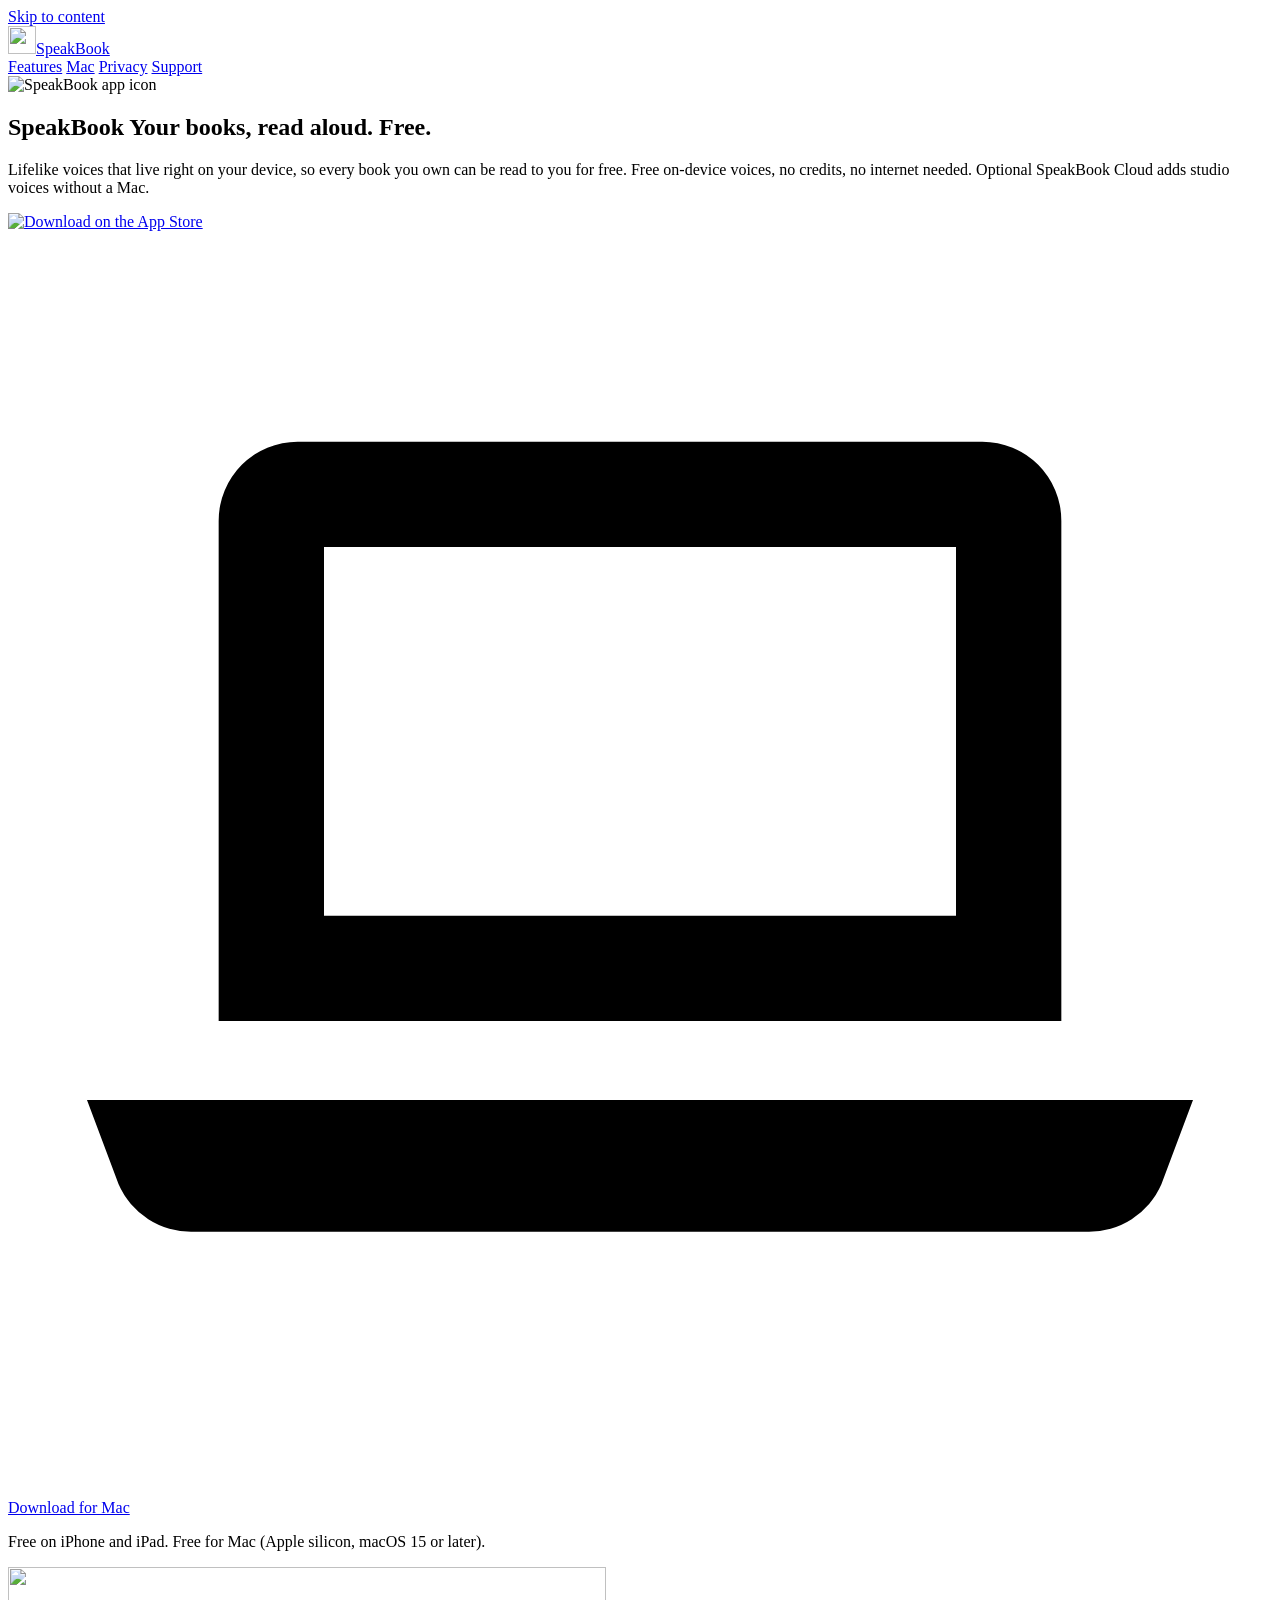
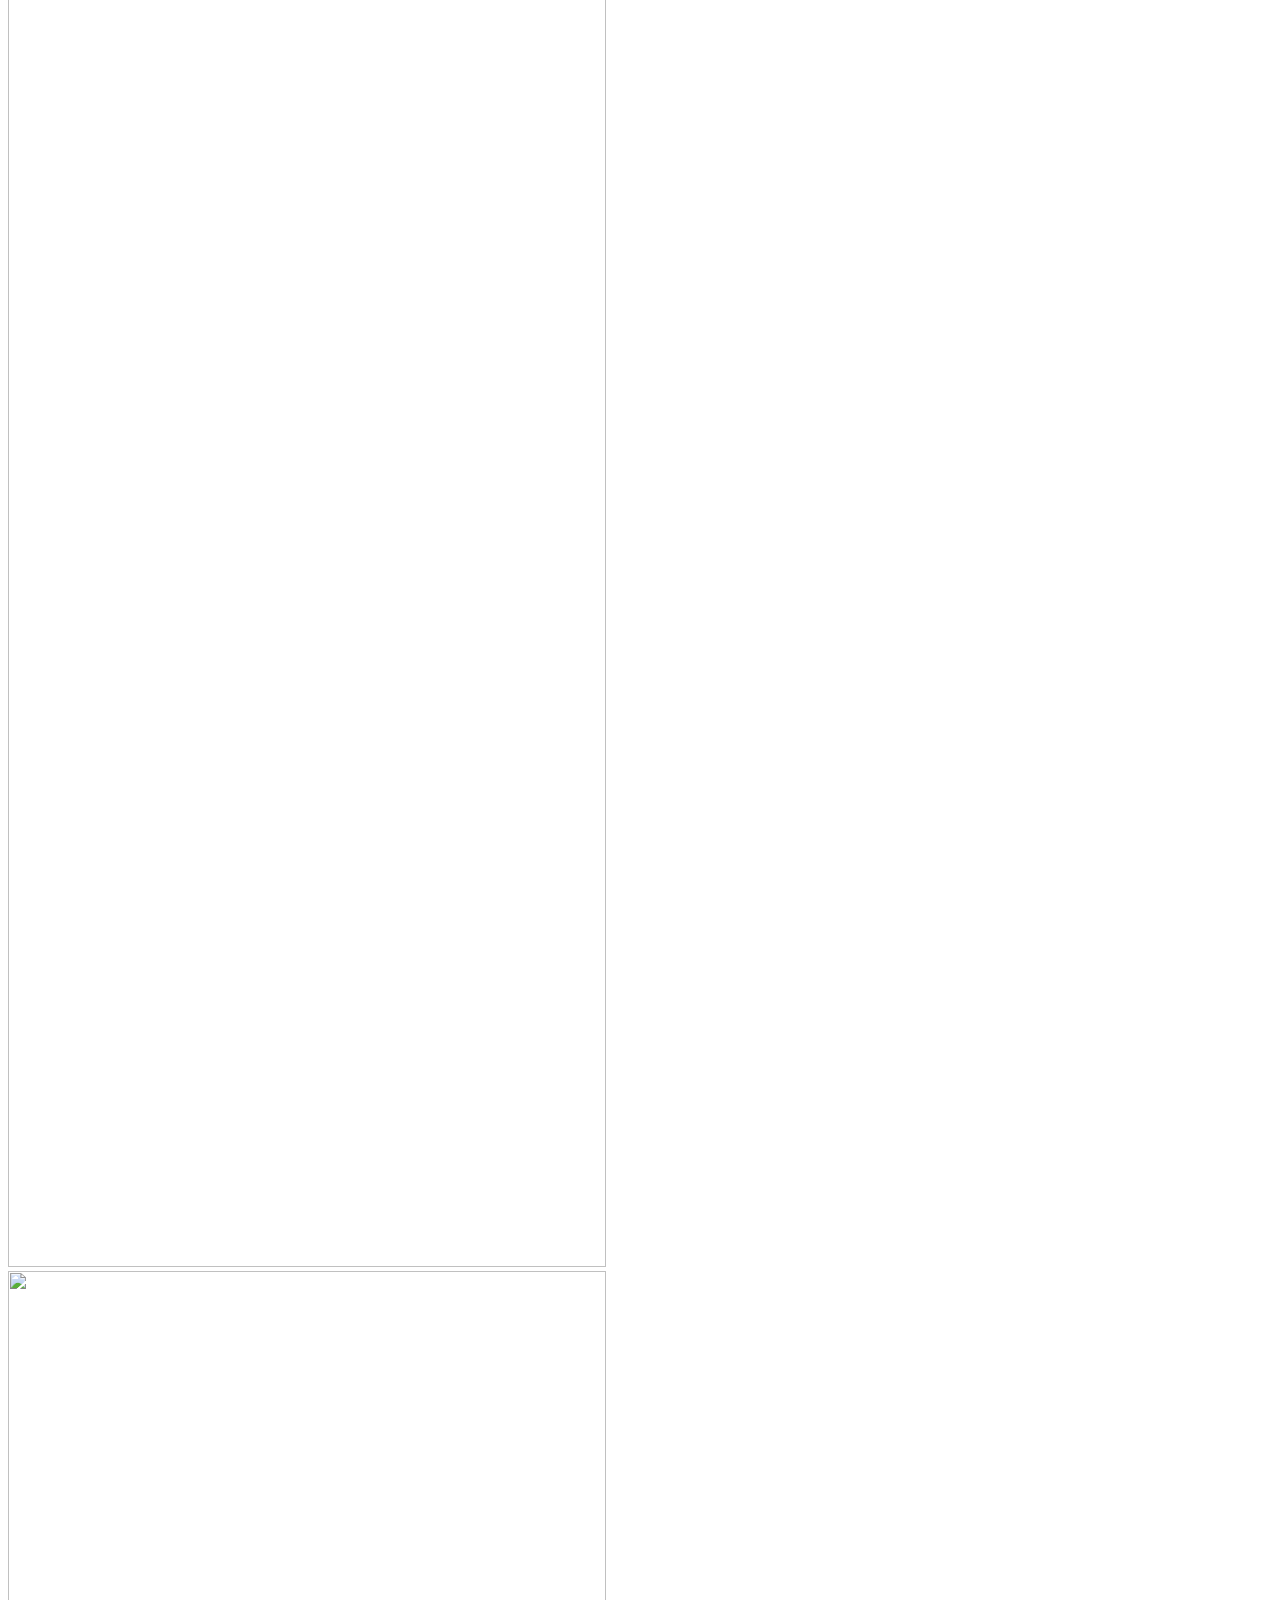
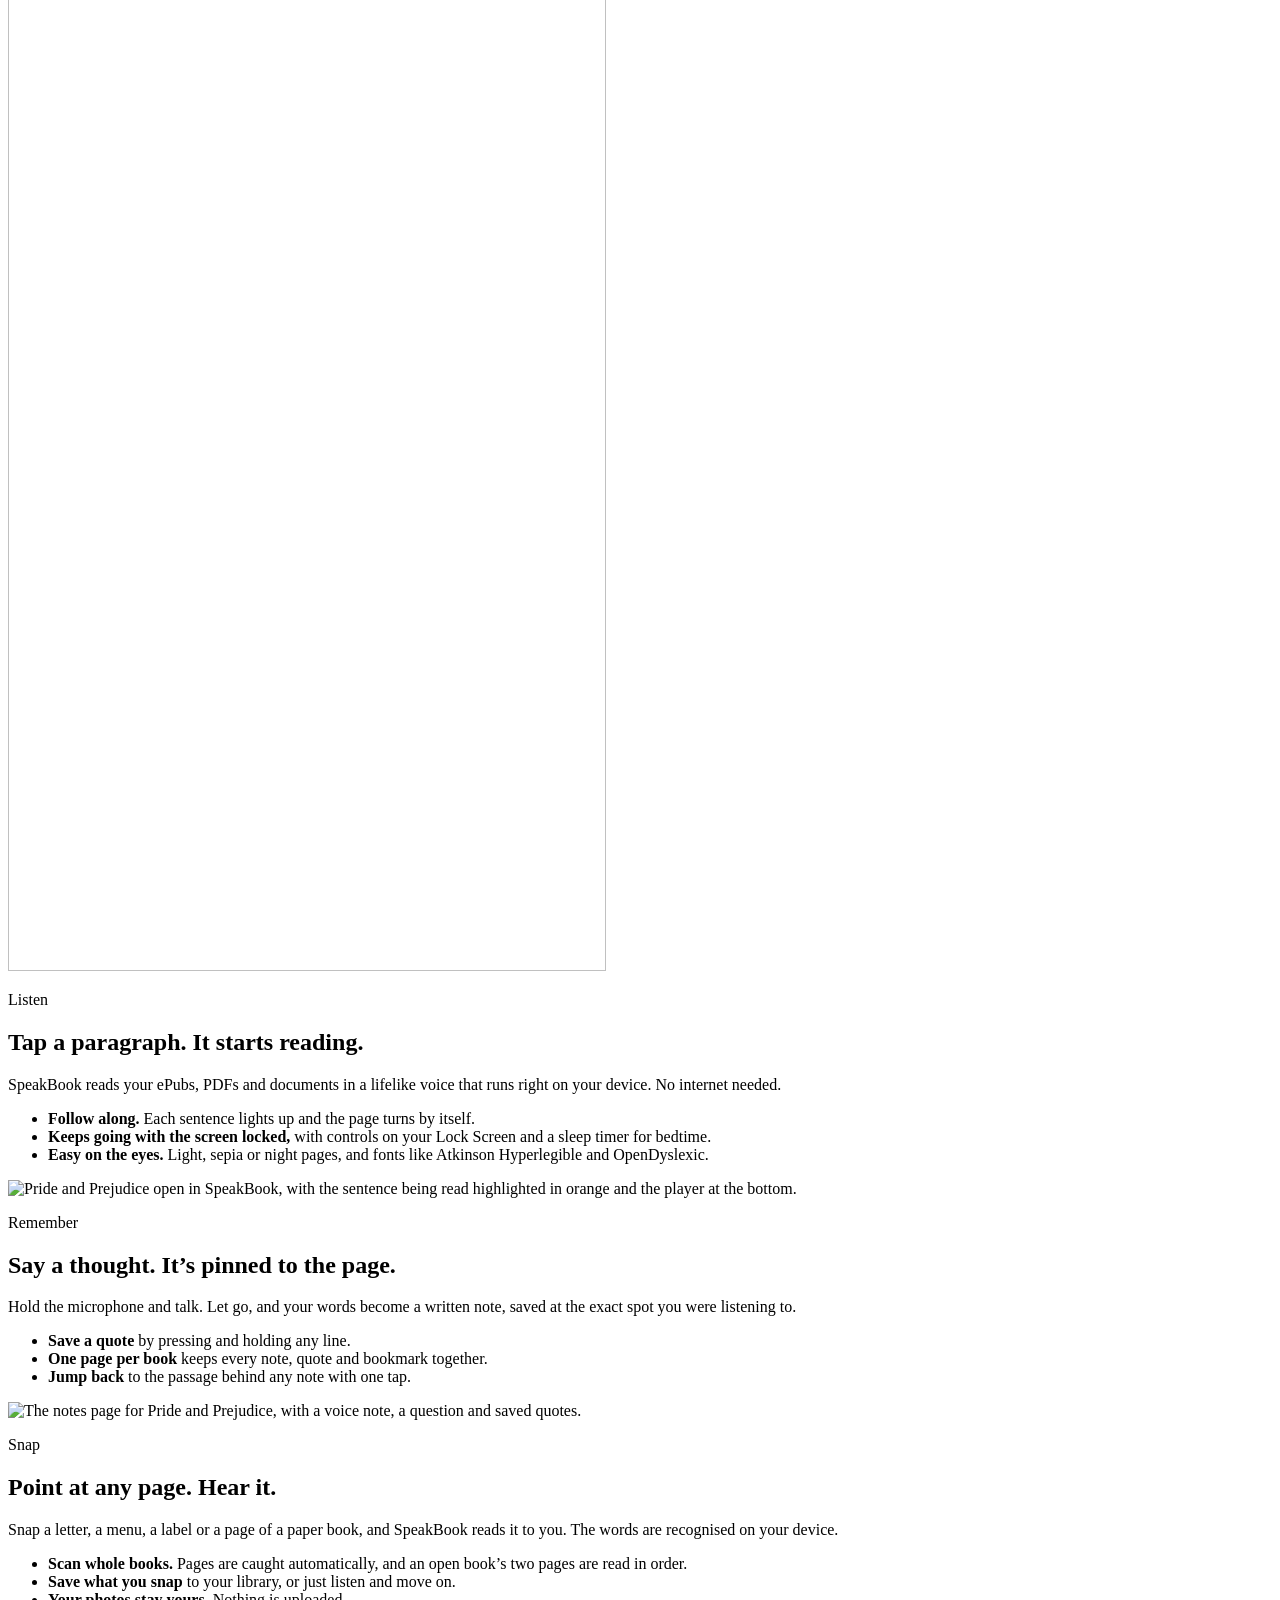
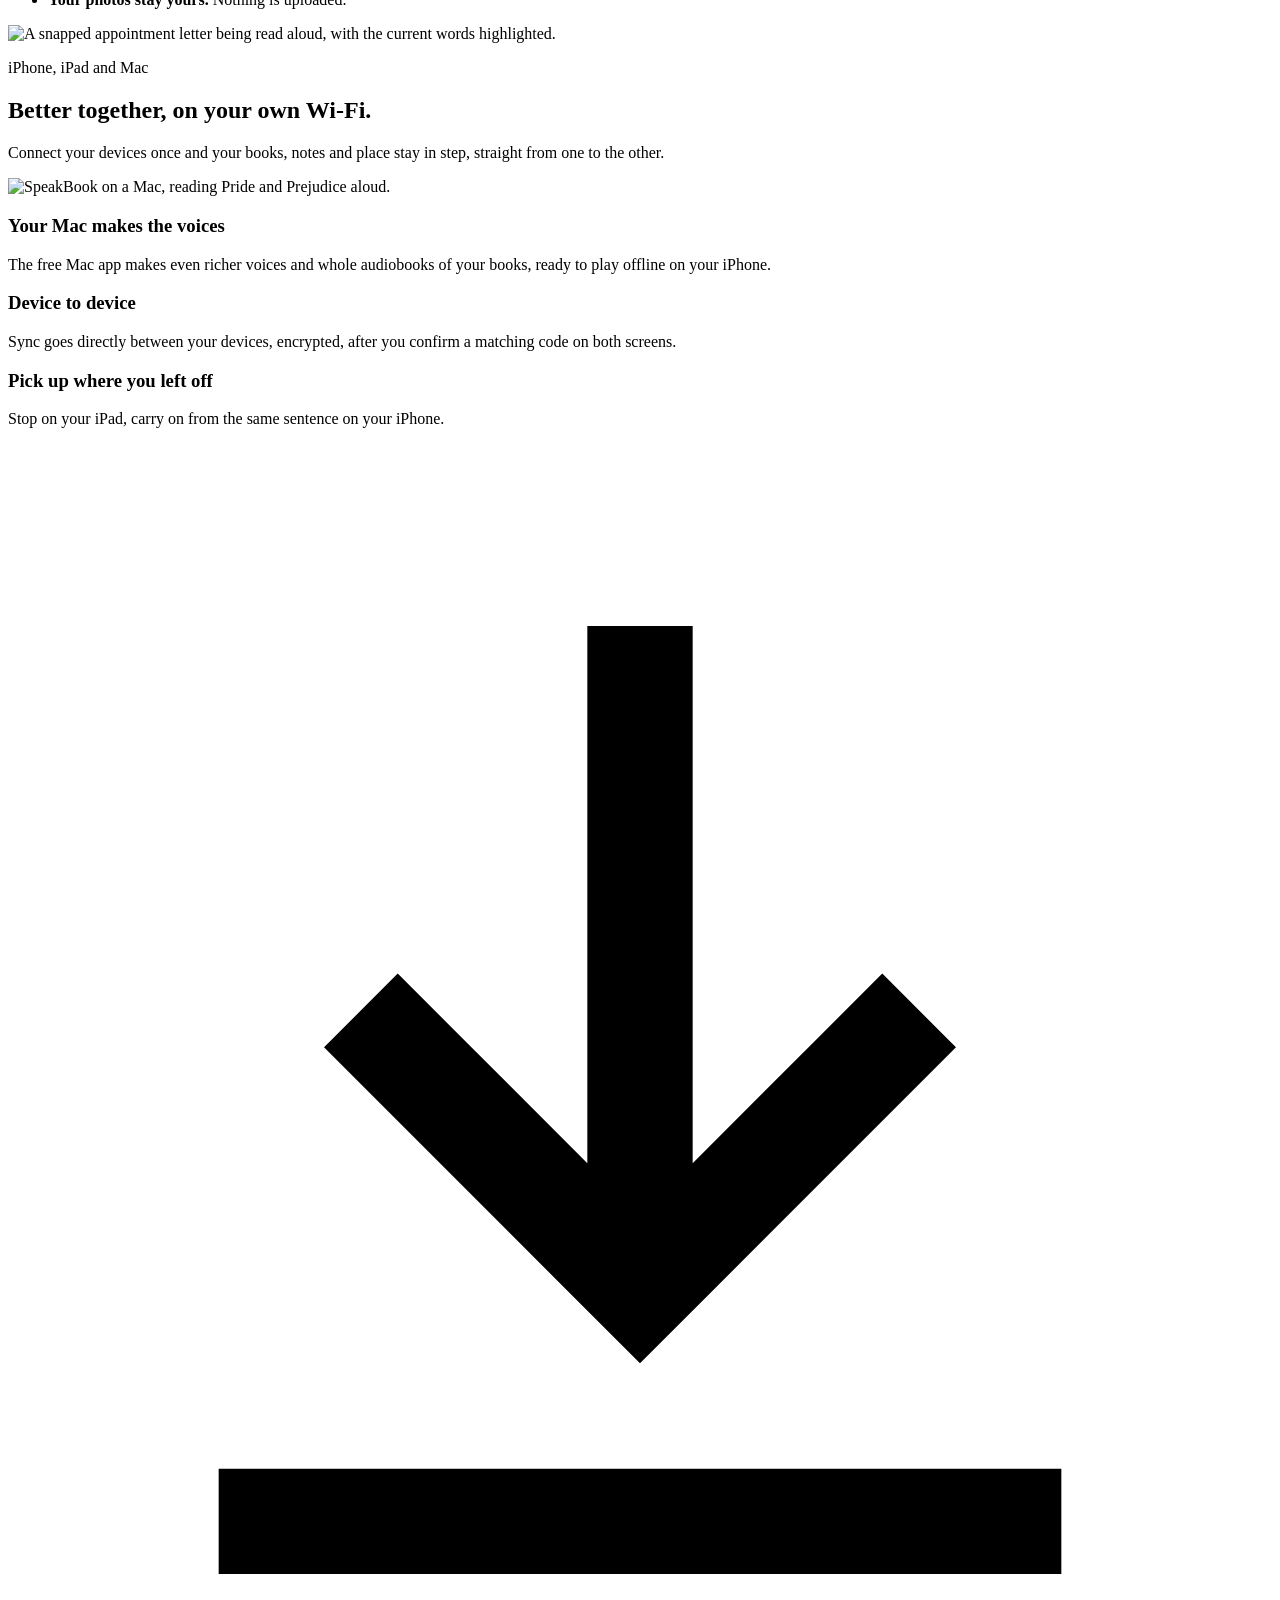
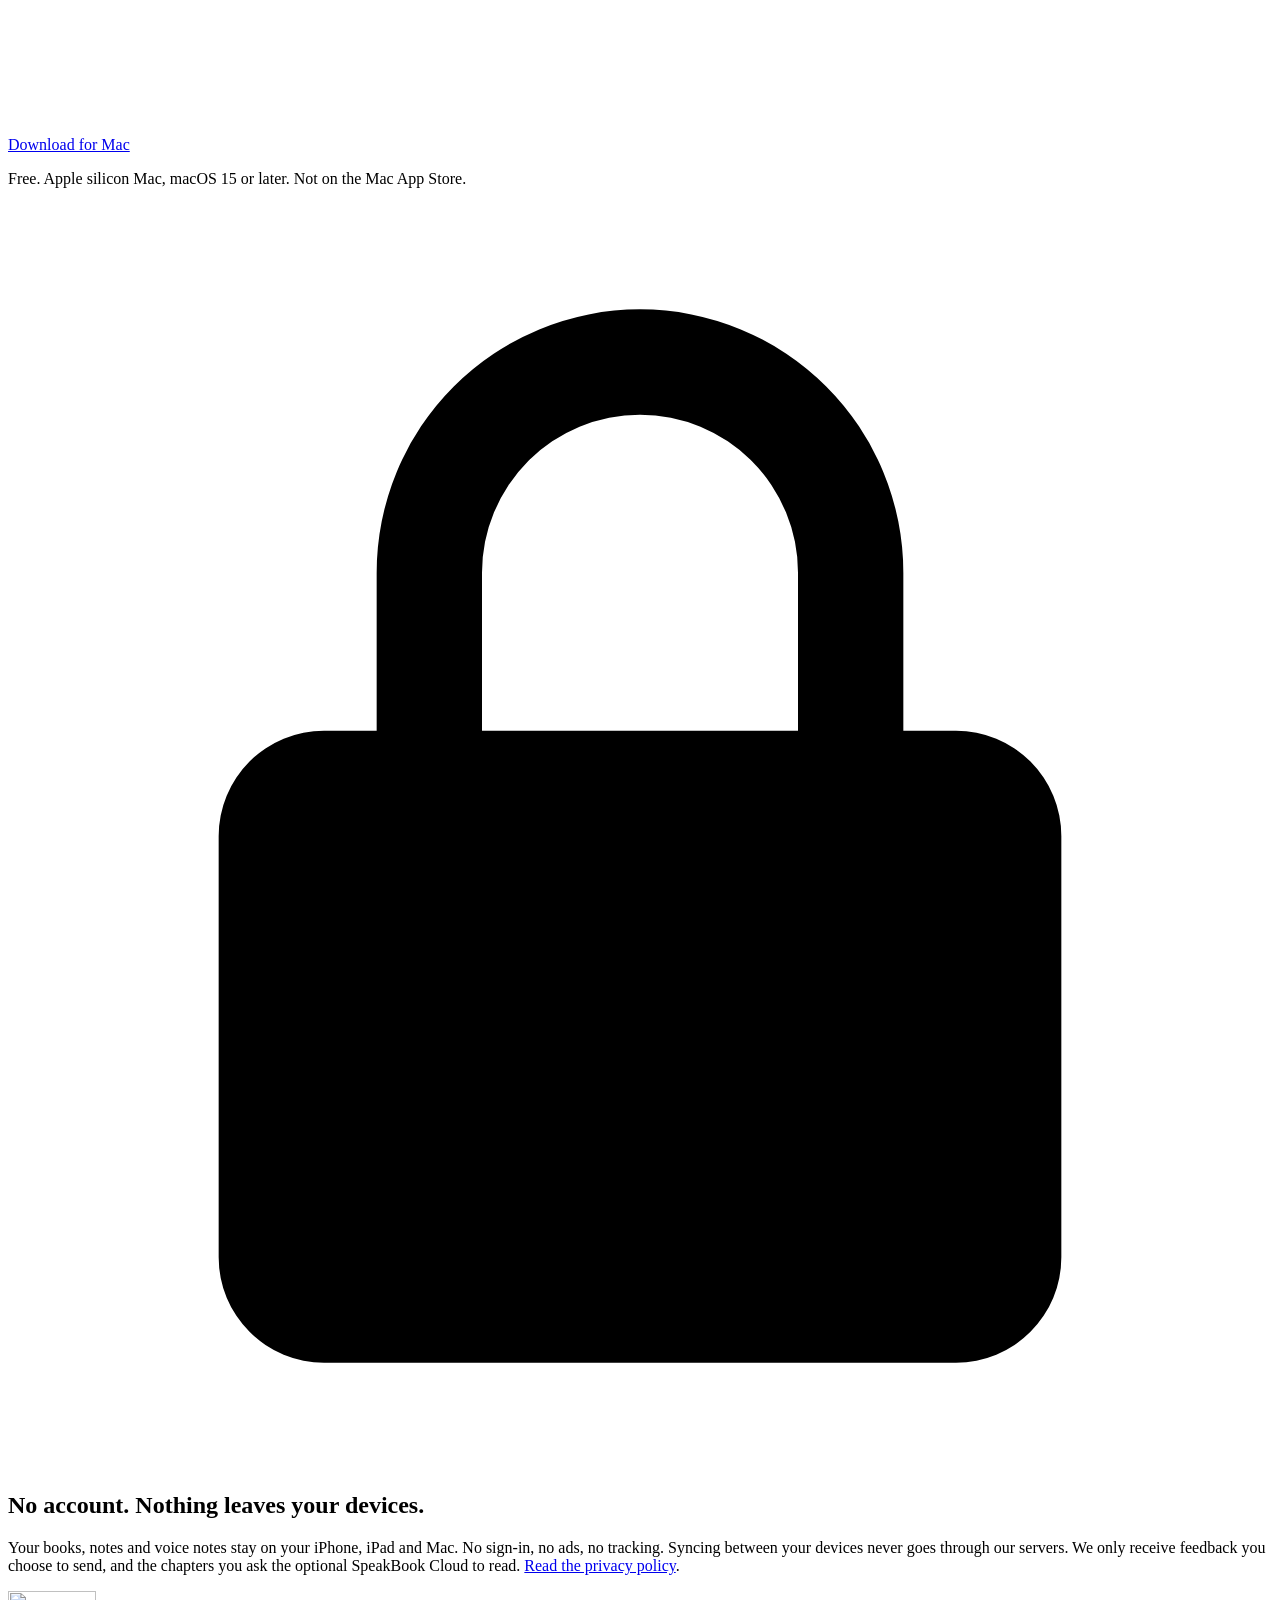
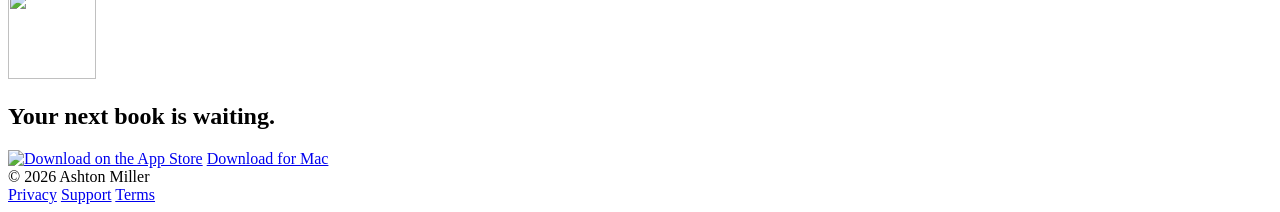
==== index.html @ e306e376 "Privacy policy for 1.1 (SpeakBook Cloud, Stripe, voice samples), new Terms of Use, no more "no subsc" ====
<!doctype html>
<html lang="en">
<head>
  <meta charset="utf-8">
  <meta name="viewport" content="width=device-width, initial-scale=1">
  <title>SpeakBook: Read Books Aloud</title>
  <meta name="description" content="SpeakBook reads your books aloud in lifelike voices that run right on your device. Free, private, on-device voices. ePub, PDF, voice notes and more.">
  <meta name="theme-color" content="#F6F1E7" media="(prefers-color-scheme: light)">
  <meta name="theme-color" content="#181512" media="(prefers-color-scheme: dark)">
  <link rel="icon" type="image/png" href="favicon.png">
  <link rel="apple-touch-icon" href="apple-touch-icon.png">
  <link rel="canonical" href="https://speakbook.ashcoHQ.com/">
  <link rel="stylesheet" href="assets/site.css">
  <meta property="og:title" content="SpeakBook: Read Books Aloud">
  <meta property="og:description" content="Your books, read aloud for free, in lifelike voices that run right on your device. iPhone, iPad and Mac.">
  <meta property="og:image" content="https://speakbook.ashcoHQ.com/assets/og.png">
  <meta property="og:url" content="https://speakbook.ashcoHQ.com/">
  <meta name="twitter:card" content="summary_large_image">
  <meta name="apple-itunes-app" content="app-id=6818370979">
</head>
<body>
<a class="skip" href="#main">Skip to content</a>

<header class="site-header">
  <div class="wrap">
    <a class="brand" href="./"><img src="assets/icon-512.png" alt="" width="28" height="28">SpeakBook</a>
    <nav aria-label="Main">
      <a class="opt" href="#listen">Features</a>
      <a class="opt" href="#mac">Mac</a>
      <a href="privacy/">Privacy</a>
      <a href="support/">Support</a>
    </nav>
  </div>
</header>

<main id="main">
  <section class="hero">
    <div class="wrap">
      <div class="text">
        <img class="hero-icon" src="assets/icon-512.png" alt="SpeakBook app icon" width="112" height="112">
        <h1>SpeakBook <span class="accent">Your books, read aloud. Free.</span></h1>
        <p class="lede">Lifelike voices that live right on your device, so every book you own can be read to you for free. Free on-device voices, no credits, no internet needed. Optional SpeakBook Cloud adds studio voices without a Mac.</p>
        <div class="ctas">
          <a class="badge" href="https://apps.apple.com/app/id6818370979"><img src="assets/appstore-badge.svg" alt="Download on the App Store" width="162" height="54"></a>
          <a class="btn ghost" href="mac/">
            <svg viewBox="0 0 24 24" aria-hidden="true"><path d="M4 5.5A1.5 1.5 0 0 1 5.5 4h13A1.5 1.5 0 0 1 20 5.5V15H4V5.5Zm2 .5v7h12V6H6ZM1.5 16.5h21l-.6 1.6a1.5 1.5 0 0 1-1.4.9h-17a1.5 1.5 0 0 1-1.4-.9l-.6-1.6Z"/></svg>
            Download for Mac
          </a>
        </div>
        <p class="fine">Free on iPhone and iPad. Free for Mac (Apple silicon, macOS 15 or later).</p>
      </div>
      <div class="hero-phones" aria-hidden="true">
        <div class="phone back"><img src="assets/shot-sepia.jpg" alt="" width="598" height="1300"></div>
        <div class="phone front"><img src="assets/shot-library.jpg" alt="" width="598" height="1300"></div>
      </div>
    </div>
  </section>

  <section class="feature" id="listen" aria-labelledby="f1">
    <div class="wrap">
      <div class="text">
        <p class="eyebrow">Listen</p>
        <h2 id="f1">Tap a paragraph. It starts reading.</h2>
        <p class="lede">SpeakBook reads your ePubs, PDFs and documents in a lifelike voice that runs right on your device. No internet needed.</p>
        <ul>
          <li><strong>Follow along.</strong> Each sentence lights up and the page turns by itself.</li>
          <li><strong>Keeps going with the screen locked,</strong> with controls on your Lock Screen and a sleep timer for bedtime.</li>
          <li><strong>Easy on the eyes.</strong> Light, sepia or night pages, and fonts like Atkinson Hyperlegible and OpenDyslexic.</li>
        </ul>
      </div>
      <div class="phone"><img src="assets/shot-reader.jpg" alt="Pride and Prejudice open in SpeakBook, with the sentence being read highlighted in orange and the player at the bottom." width="598" height="1300" loading="lazy"></div>
    </div>
  </section>

  <section class="feature flip" aria-labelledby="f2">
    <div class="wrap">
      <div class="text">
        <p class="eyebrow">Remember</p>
        <h2 id="f2">Say a thought. It’s pinned to the page.</h2>
        <p class="lede">Hold the microphone and talk. Let go, and your words become a written note, saved at the exact spot you were listening to.</p>
        <ul>
          <li><strong>Save a quote</strong> by pressing and holding any line.</li>
          <li><strong>One page per book</strong> keeps every note, quote and bookmark together.</li>
          <li><strong>Jump back</strong> to the passage behind any note with one tap.</li>
        </ul>
      </div>
      <div class="phone"><img src="assets/shot-notes.jpg" alt="The notes page for Pride and Prejudice, with a voice note, a question and saved quotes." width="598" height="1300" loading="lazy"></div>
    </div>
  </section>

  <section class="feature" aria-labelledby="f3">
    <div class="wrap">
      <div class="text">
        <p class="eyebrow">Snap</p>
        <h2 id="f3">Point at any page. Hear it.</h2>
        <p class="lede">Snap a letter, a menu, a label or a page of a paper book, and SpeakBook reads it to you. The words are recognised on your device.</p>
        <ul>
          <li><strong>Scan whole books.</strong> Pages are caught automatically, and an open book’s two pages are read in order.</li>
          <li><strong>Save what you snap</strong> to your library, or just listen and move on.</li>
          <li><strong>Your photos stay yours.</strong> Nothing is uploaded.</li>
        </ul>
      </div>
      <div class="phone"><img src="assets/shot-snap.jpg" alt="A snapped appointment letter being read aloud, with the current words highlighted." width="598" height="1300" loading="lazy"></div>
    </div>
  </section>

  <section class="devices" id="mac" aria-labelledby="mac-h">
    <div class="wrap">
      <p class="eyebrow">iPhone, iPad and Mac</p>
      <h2 id="mac-h">Better together, on your own Wi‑Fi.</h2>
      <p class="lede">Connect your devices once and your books, notes and place stay in step, straight from one to the other.</p>
      <div class="mac-frame"><img src="assets/mac.jpg" alt="SpeakBook on a Mac, reading Pride and Prejudice aloud." width="1600" height="1000" loading="lazy"></div>
      <div class="trio">
        <div><h3>Your Mac makes the voices</h3><p>The free Mac app makes even richer voices and whole audiobooks of your books, ready to play offline on your iPhone.</p></div>
        <div><h3>Device to device</h3><p>Sync goes directly between your devices, encrypted, after you confirm a matching code on both screens.</p></div>
        <div><h3>Pick up where you left off</h3><p>Stop on your iPad, carry on from the same sentence on your iPhone.</p></div>
      </div>
      <div class="ctas" style="margin-top:40px">
        <a class="btn" href="mac/">
          <svg viewBox="0 0 24 24" aria-hidden="true"><path d="M11 3h2v10.2l3.6-3.6 1.4 1.4-6 6-6-6 1.4-1.4 3.6 3.6V3ZM4 19h16v2H4v-2Z"/></svg>
          Download for Mac
        </a>
      </div>
      <p class="fine">Free. Apple silicon Mac, macOS 15 or later. Not on the Mac App Store.</p>
    </div>
  </section>

  <section class="privacy-band" aria-labelledby="priv-h">
    <div class="wrap">
      <div class="privacy-card">
        <div class="lock" aria-hidden="true"><svg viewBox="0 0 24 24"><path d="M12 2a5 5 0 0 0-5 5v3H6a2 2 0 0 0-2 2v8a2 2 0 0 0 2 2h12a2 2 0 0 0 2-2v-8a2 2 0 0 0-2-2h-1V7a5 5 0 0 0-5-5Zm-3 8V7a3 3 0 1 1 6 0v3H9Z"/></svg></div>
        <div>
          <h2 id="priv-h">No account. Nothing leaves your devices.</h2>
          <p>Your books, notes and voice notes stay on your iPhone, iPad and Mac. No sign-in, no ads, no tracking. Syncing between your devices never goes through our servers. We only receive feedback you choose to send, and the chapters you ask the optional SpeakBook Cloud to read. <a href="privacy/">Read the privacy policy</a>.</p>
        </div>
      </div>
    </div>
  </section>

  <section class="final" aria-labelledby="final-h">
    <div class="wrap">
      <img class="icon" src="assets/icon-512.png" alt="" width="88" height="88">
      <h2 id="final-h">Your next book is waiting.</h2>
      <div class="ctas">
        <a class="badge" href="https://apps.apple.com/app/id6818370979"><img src="assets/appstore-badge.svg" alt="Download on the App Store" width="162" height="54"></a>
        <a class="btn ghost" href="mac/">Download for Mac</a>
      </div>
    </div>
  </section>
</main>

<footer class="site-footer">
  <div class="wrap">
    <span>© 2026 Ashton Miller</span>
    <nav aria-label="Footer">
      <a href="privacy/">Privacy</a>
      <a href="support/">Support</a>
      <a href="terms/">Terms</a>
    </nav>
  </div>
</footer>
</body>
</html>
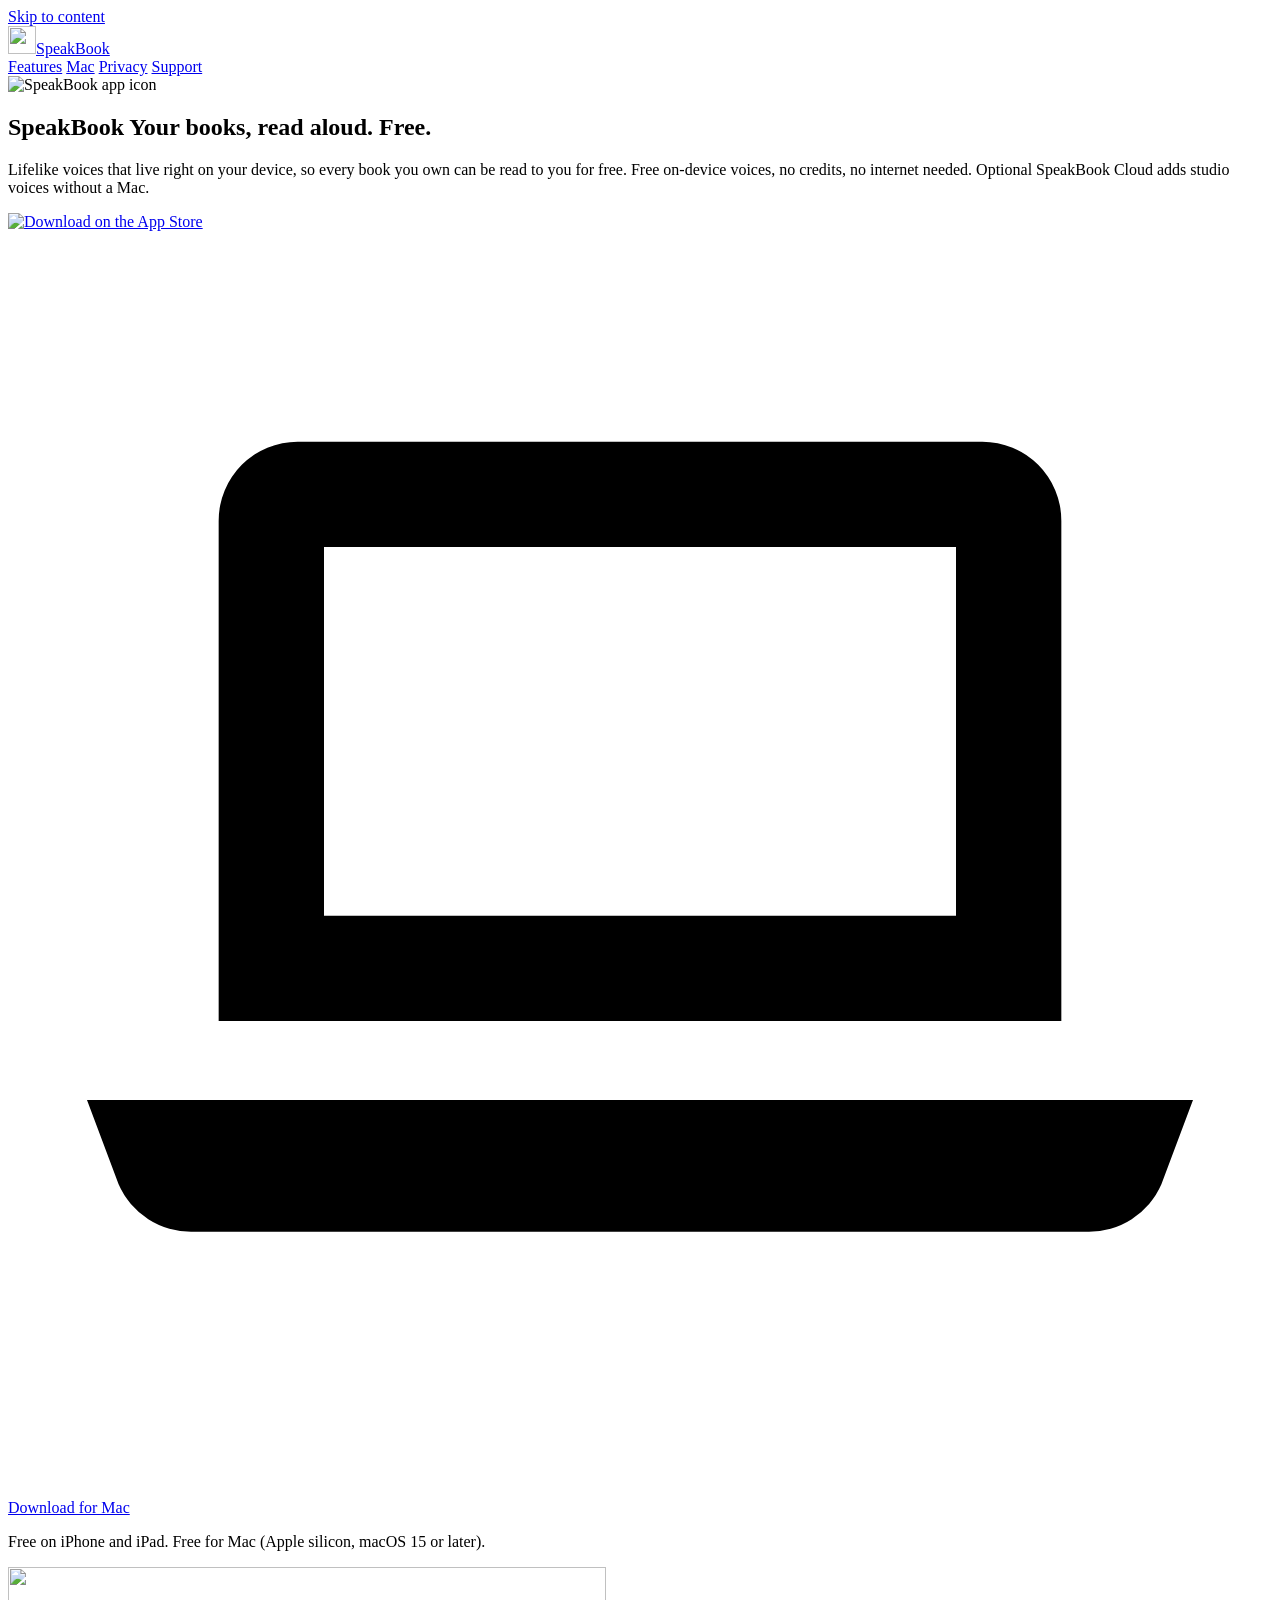
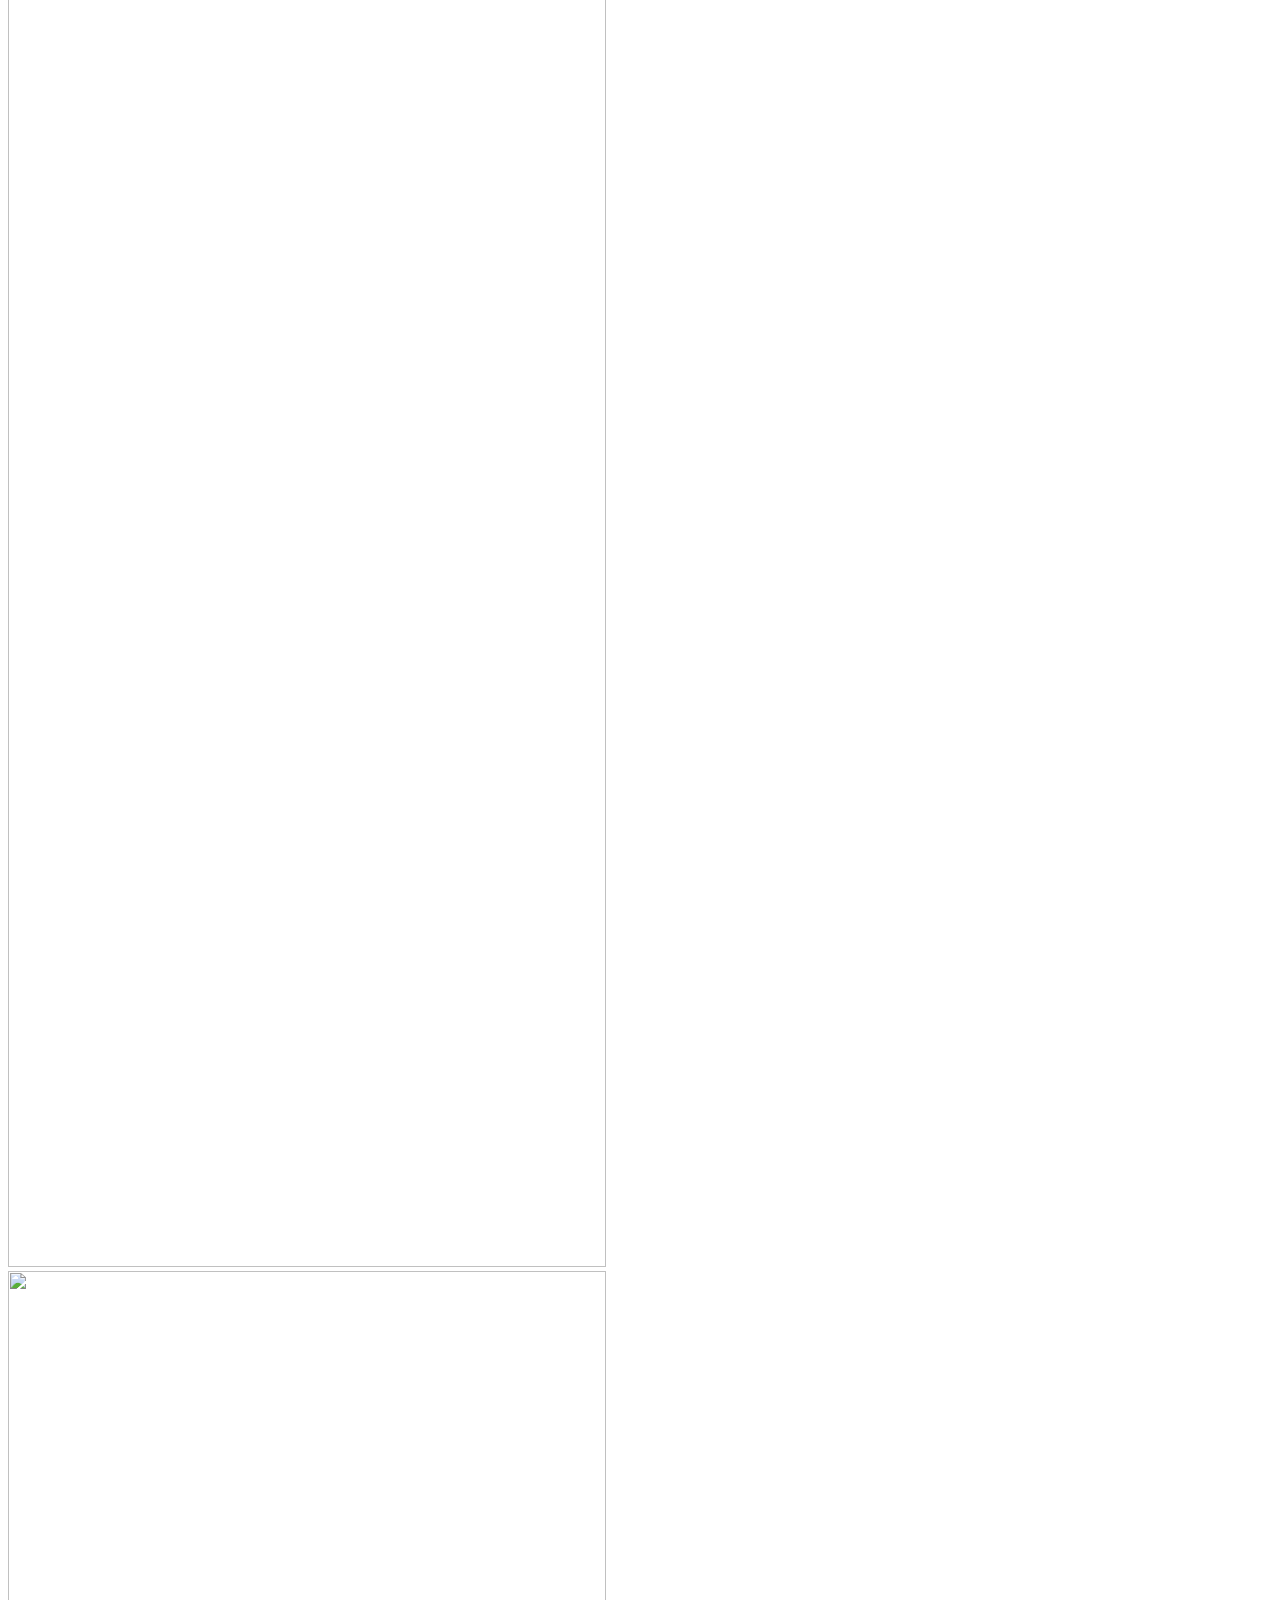
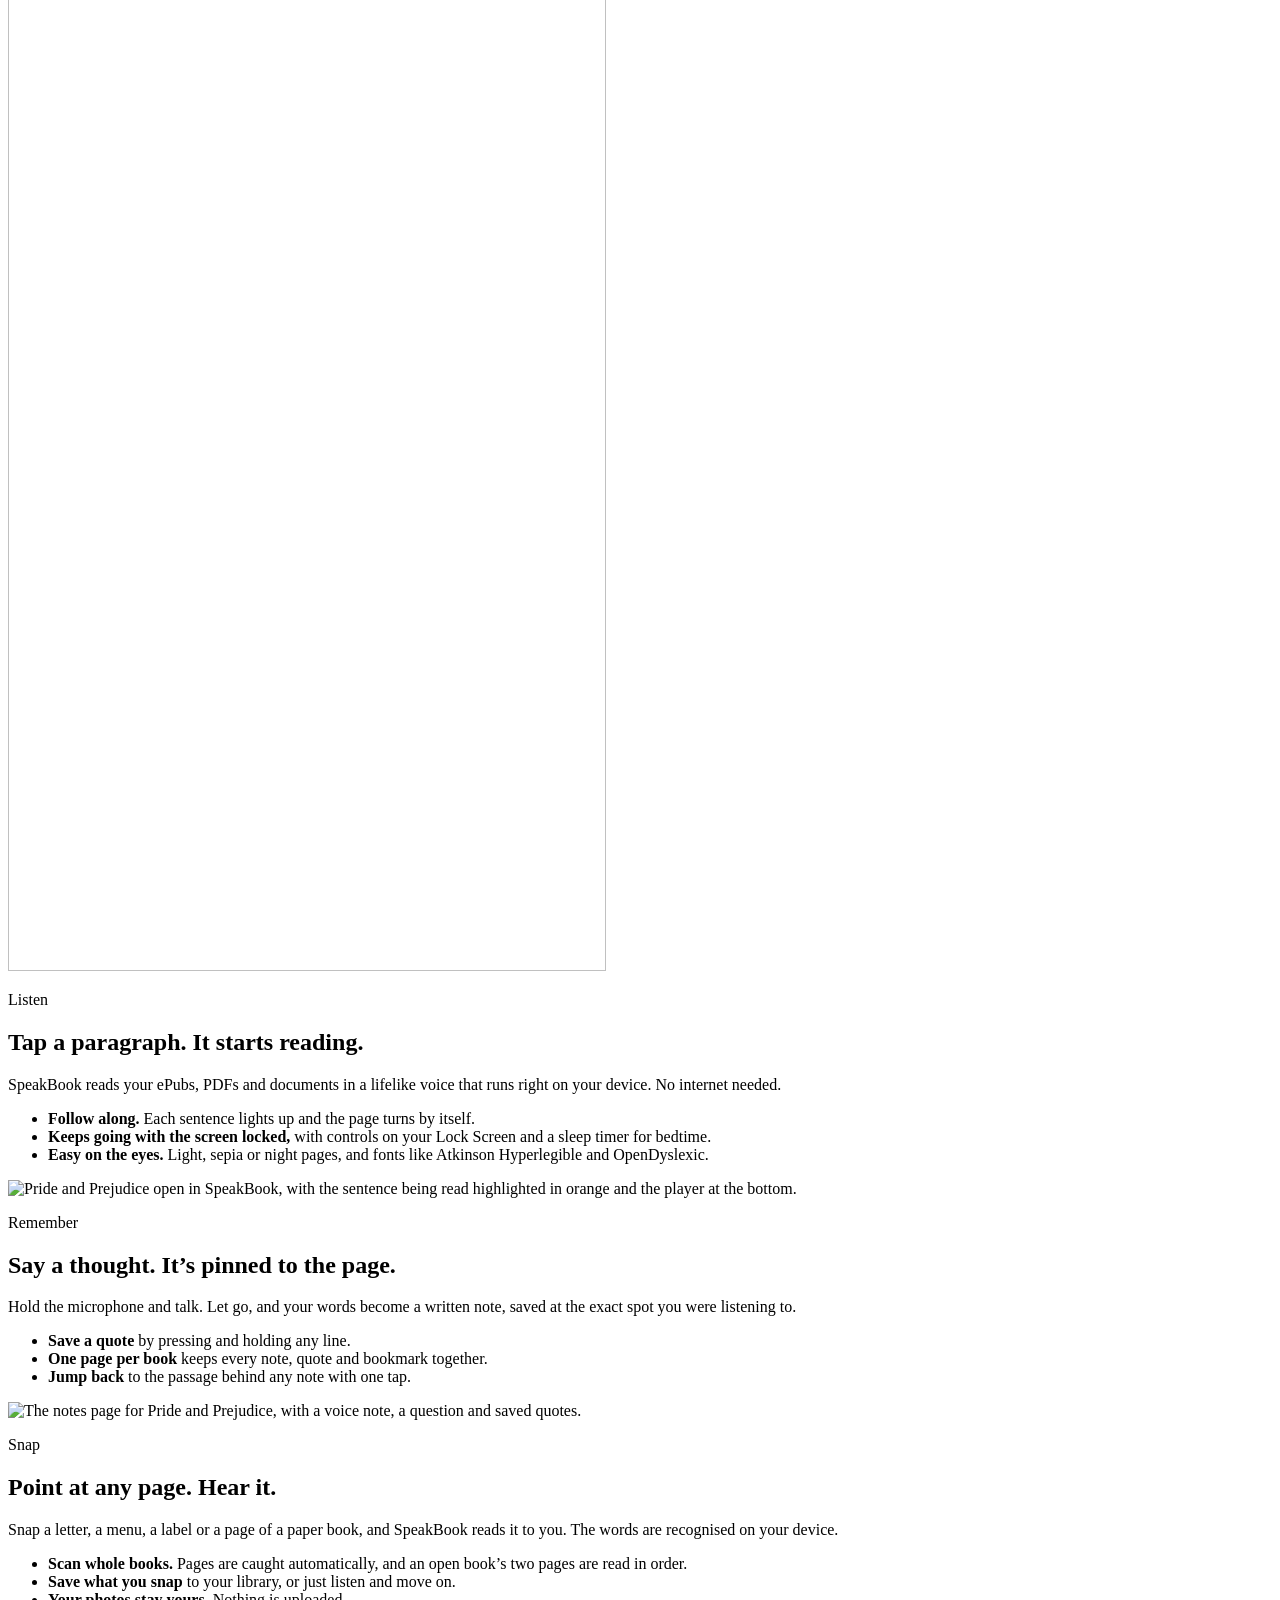
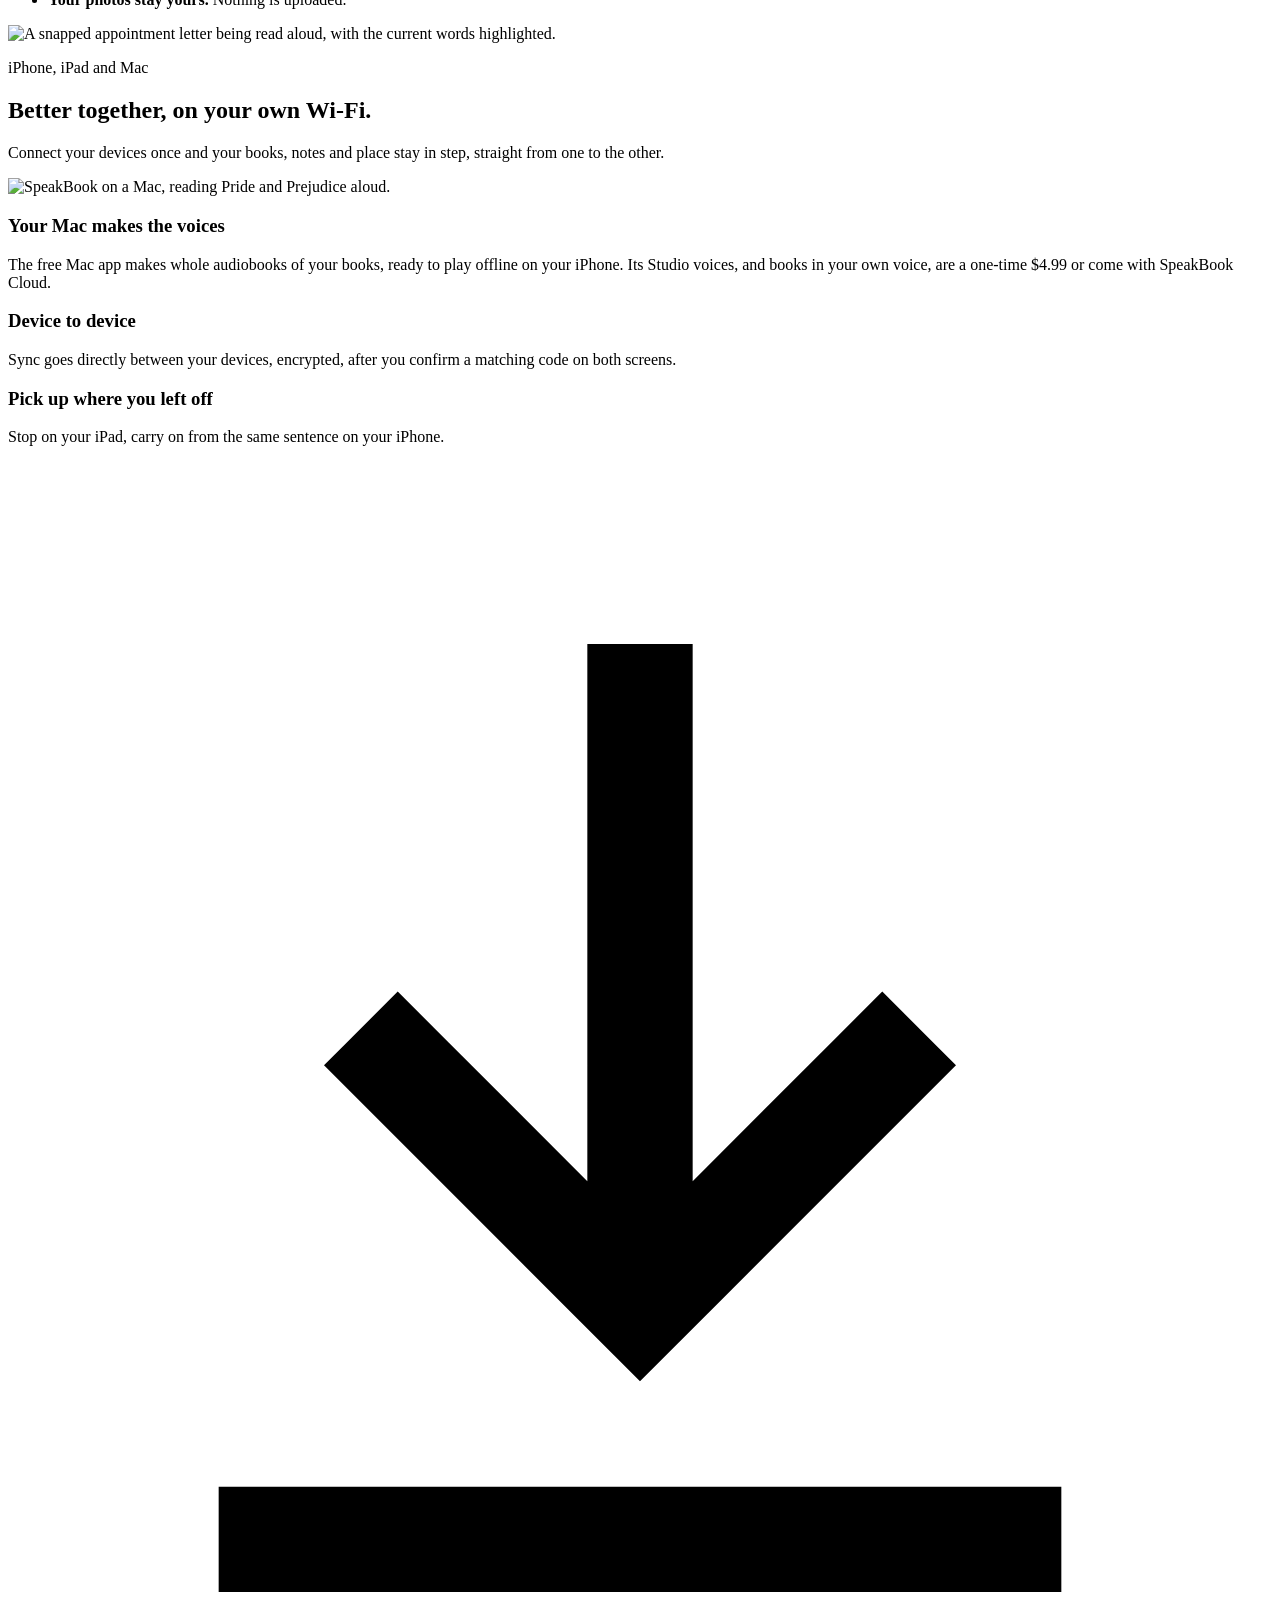
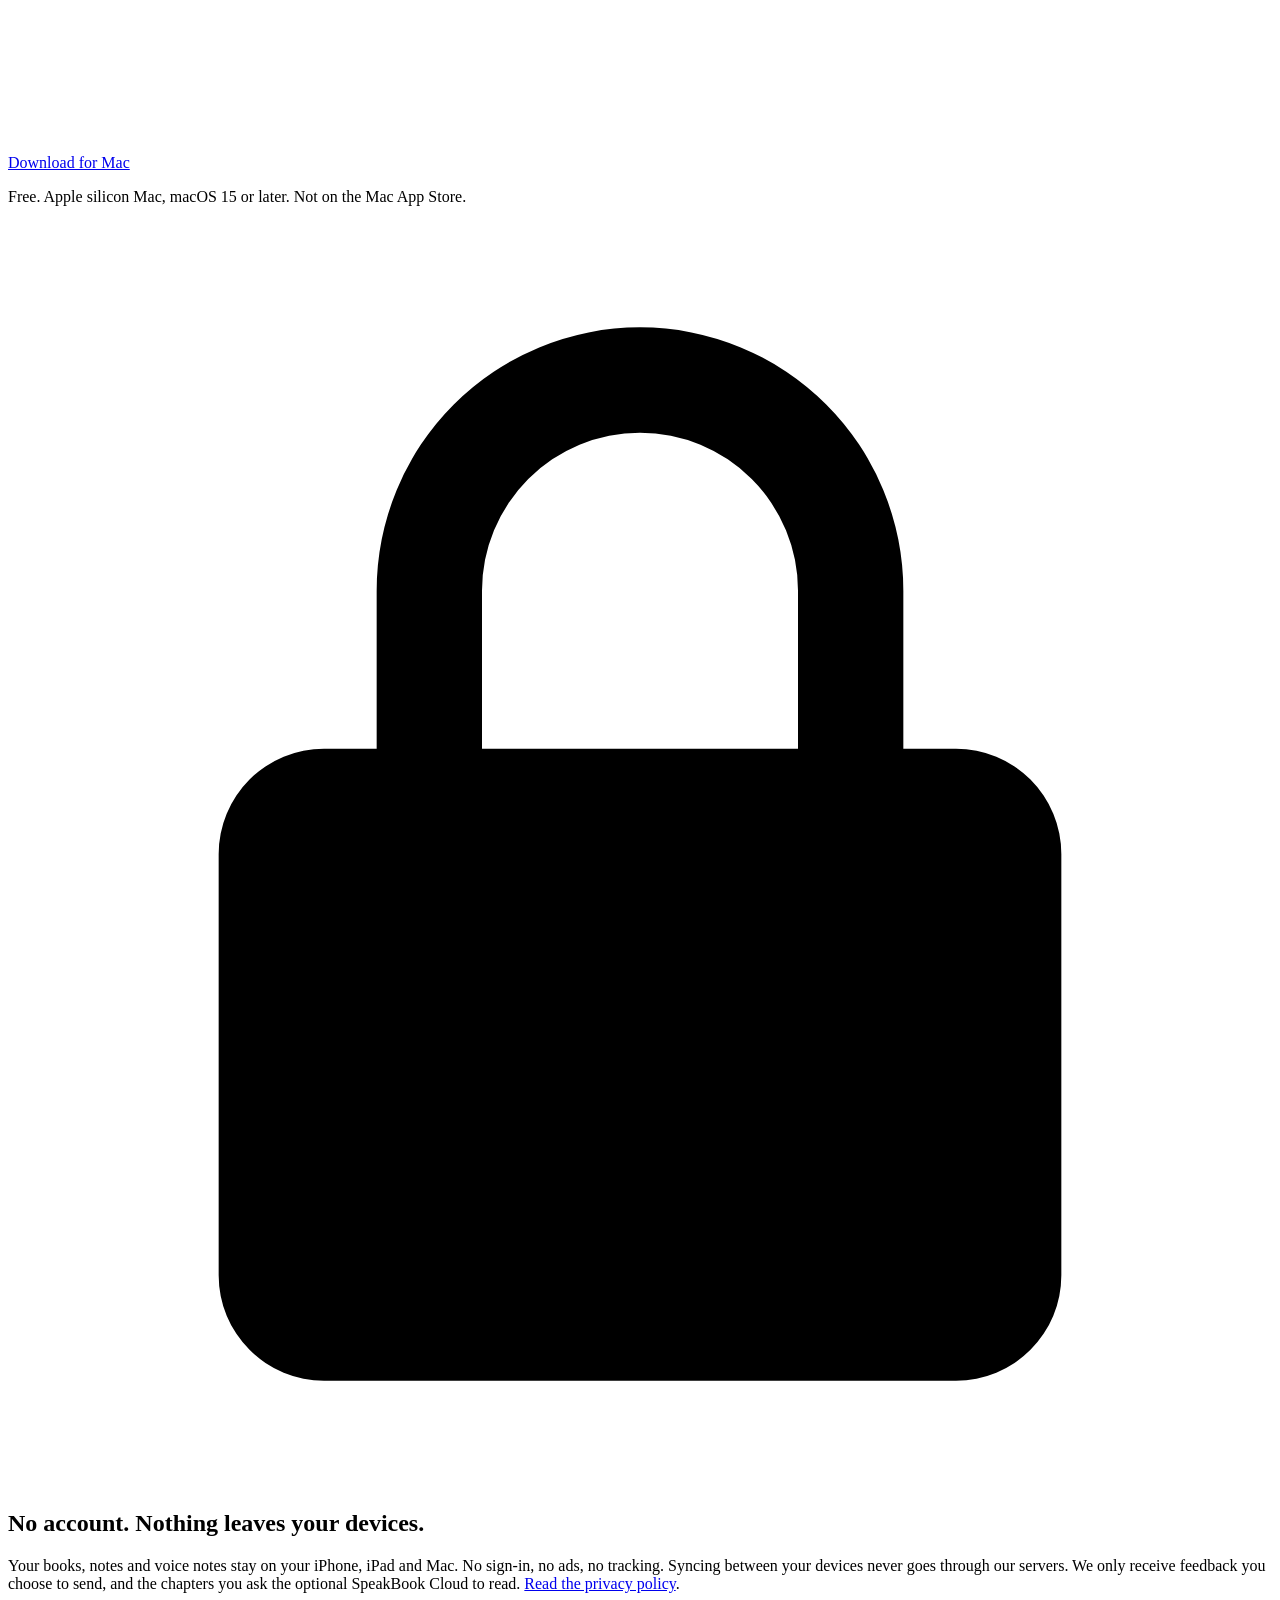
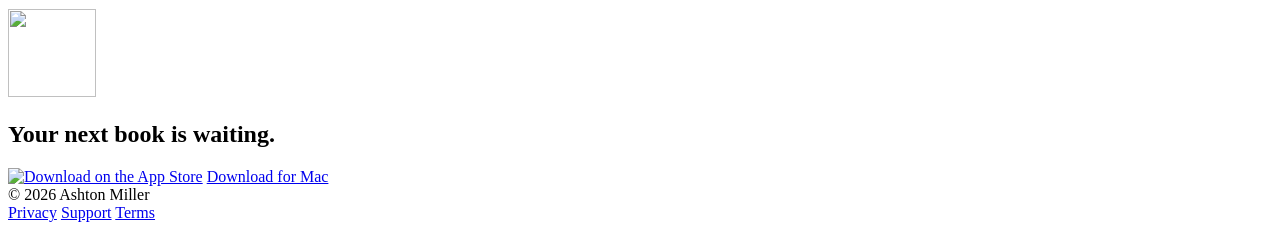
==== commit 8488ed93: "Studio voices on the Mac: $4.99 once or with SpeakBook Cloud (home page, terms) Co-Authored-By: Clau" ====
--- a/index.html
+++ b/index.html
@@ -111,7 +111,7 @@
       <p class="lede">Connect your devices once and your books, notes and place stay in step, straight from one to the other.</p>
       <div class="mac-frame"><img src="assets/mac.jpg" alt="SpeakBook on a Mac, reading Pride and Prejudice aloud." width="1600" height="1000" loading="lazy"></div>
       <div class="trio">
-        <div><h3>Your Mac makes the voices</h3><p>The free Mac app makes even richer voices and whole audiobooks of your books, ready to play offline on your iPhone.</p></div>
+        <div><h3>Your Mac makes the voices</h3><p>The free Mac app makes whole audiobooks of your books, ready to play offline on your iPhone. Its Studio voices, and books in your own voice, are a one-time $4.99 or come with SpeakBook Cloud.</p></div>
         <div><h3>Device to device</h3><p>Sync goes directly between your devices, encrypted, after you confirm a matching code on both screens.</p></div>
         <div><h3>Pick up where you left off</h3><p>Stop on your iPad, carry on from the same sentence on your iPhone.</p></div>
       </div>
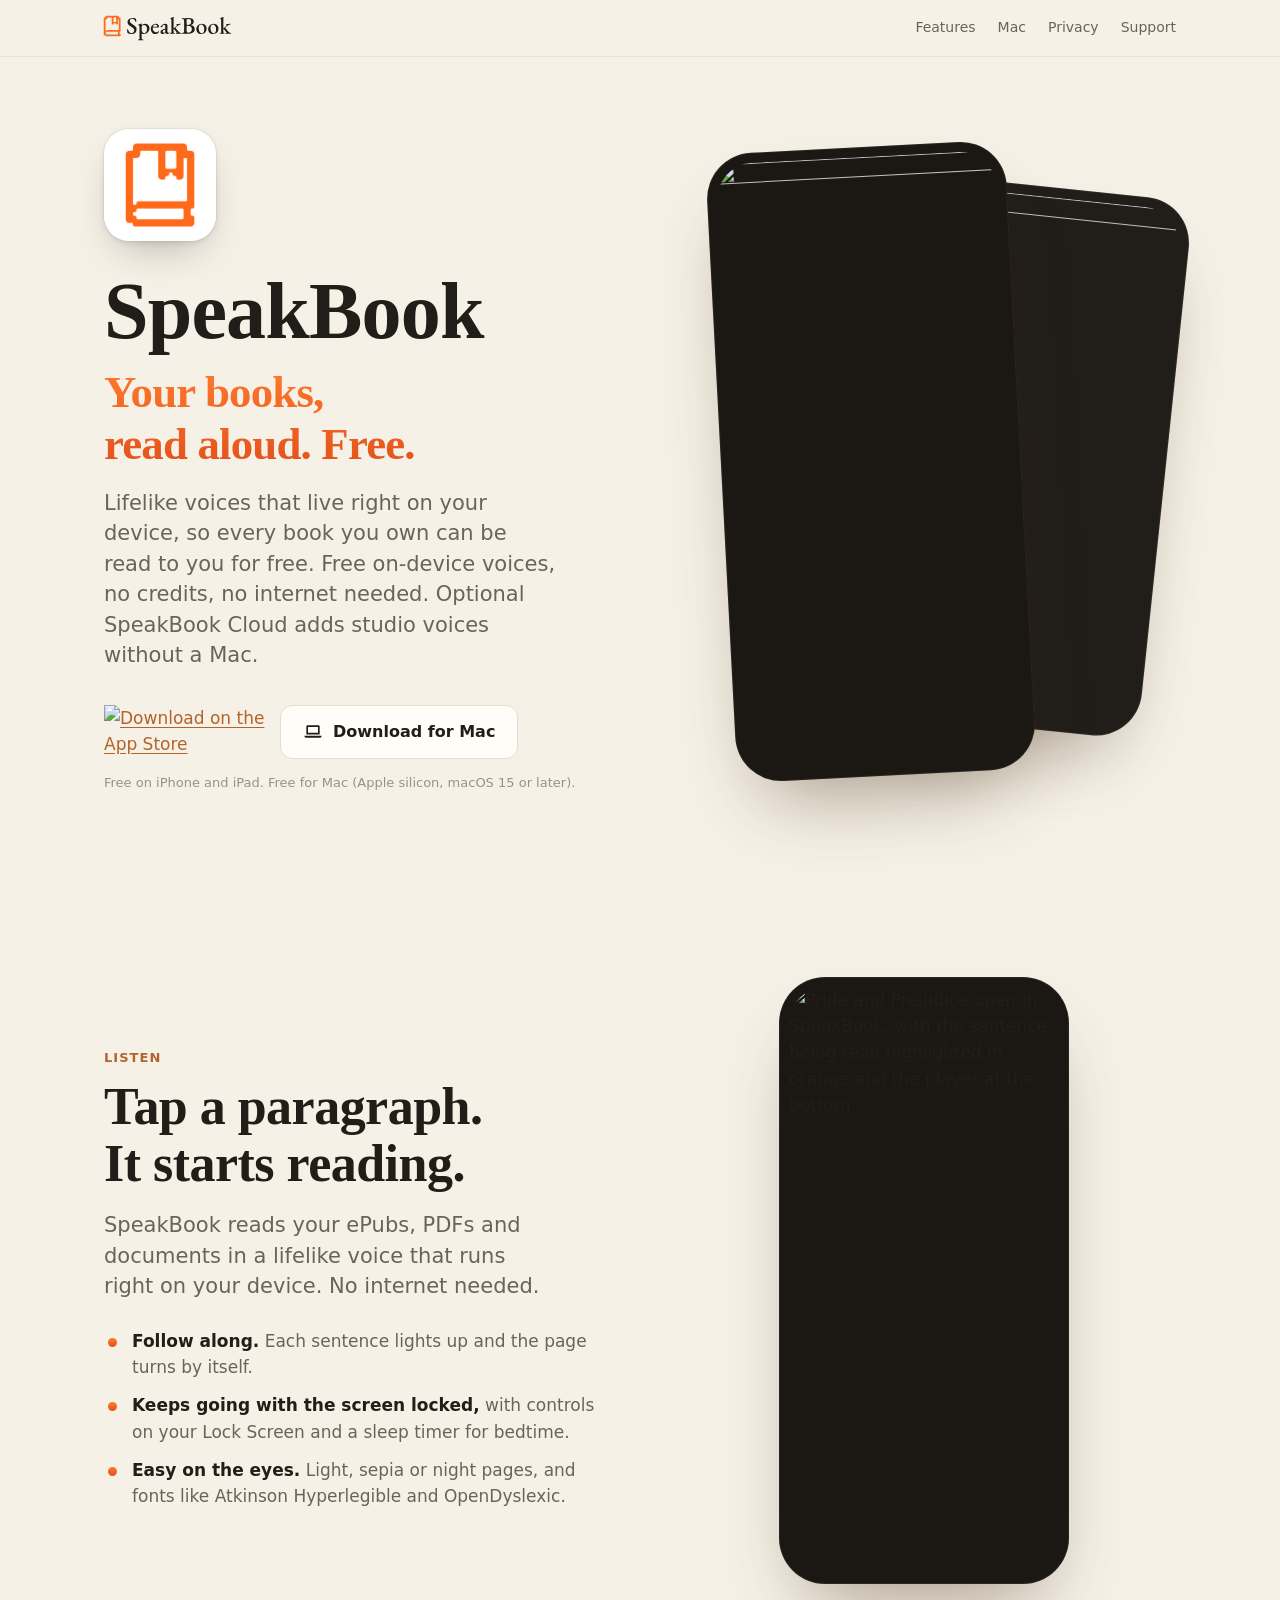
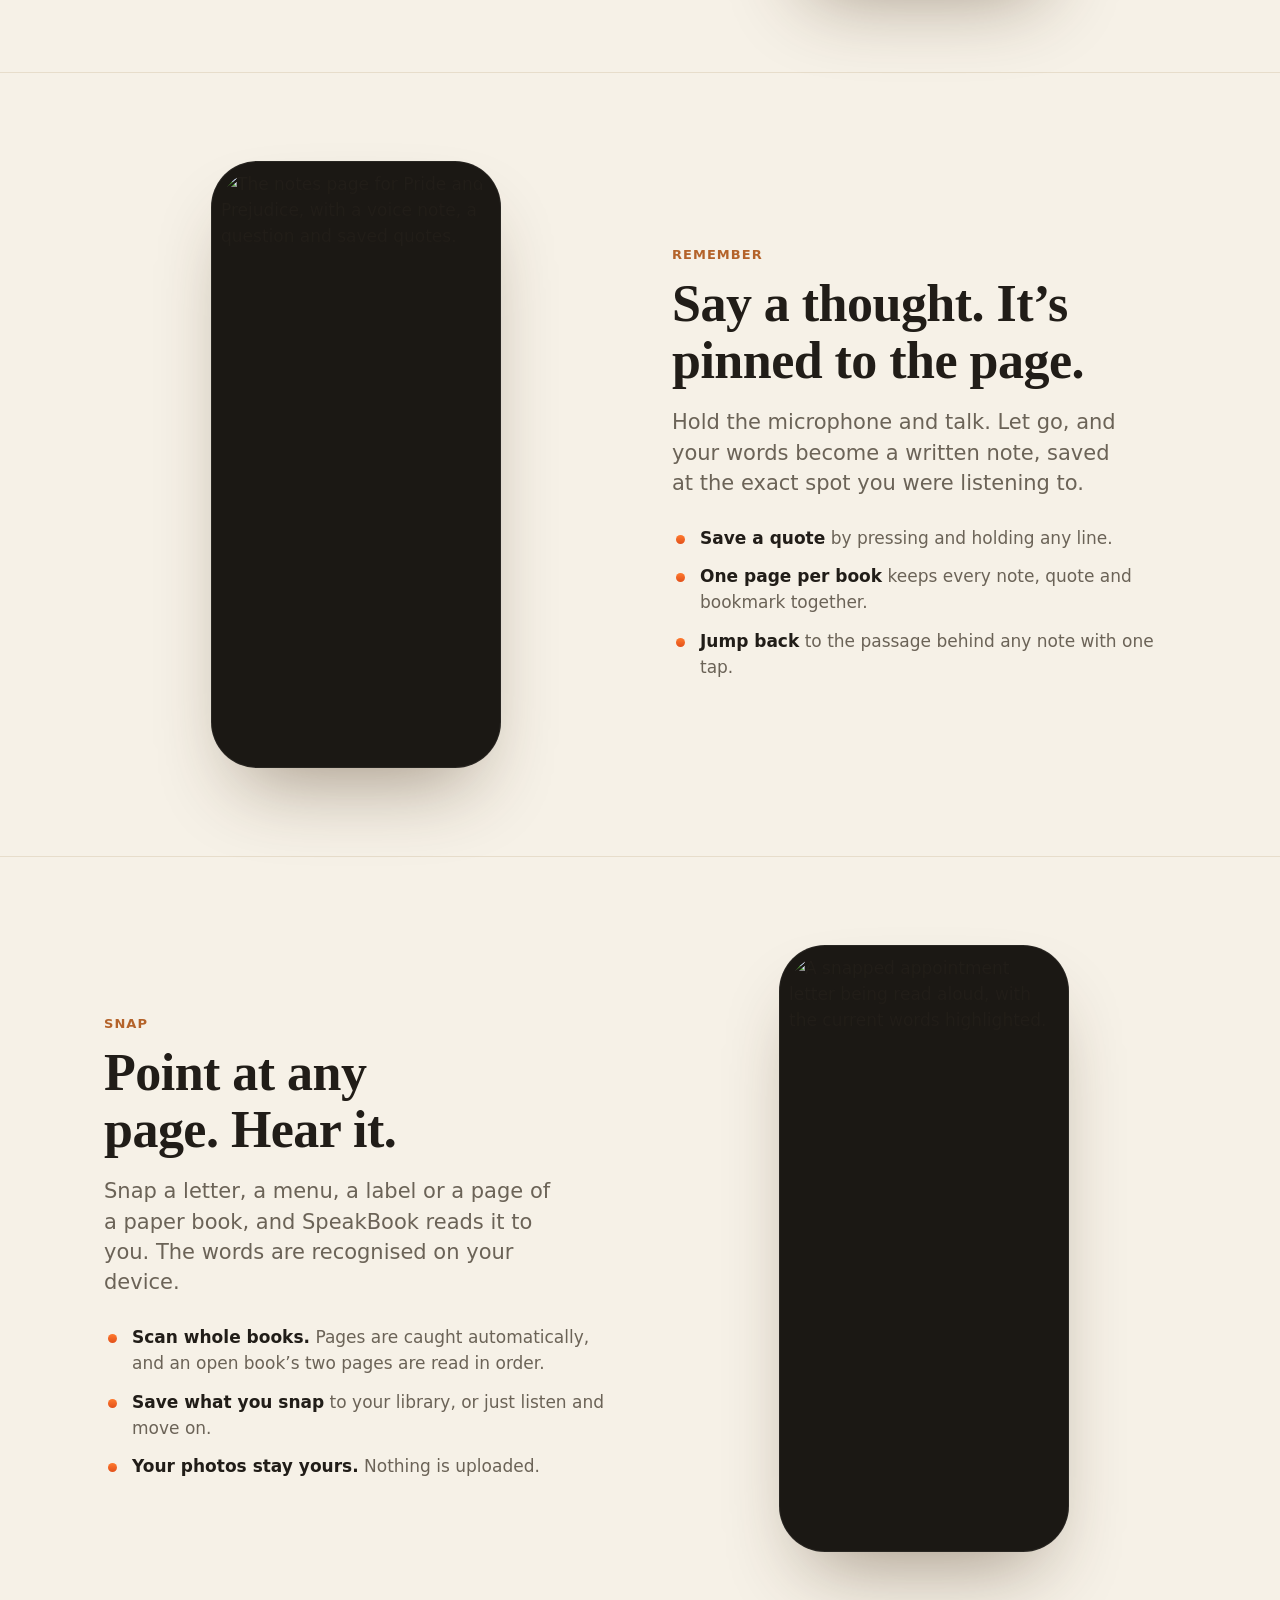
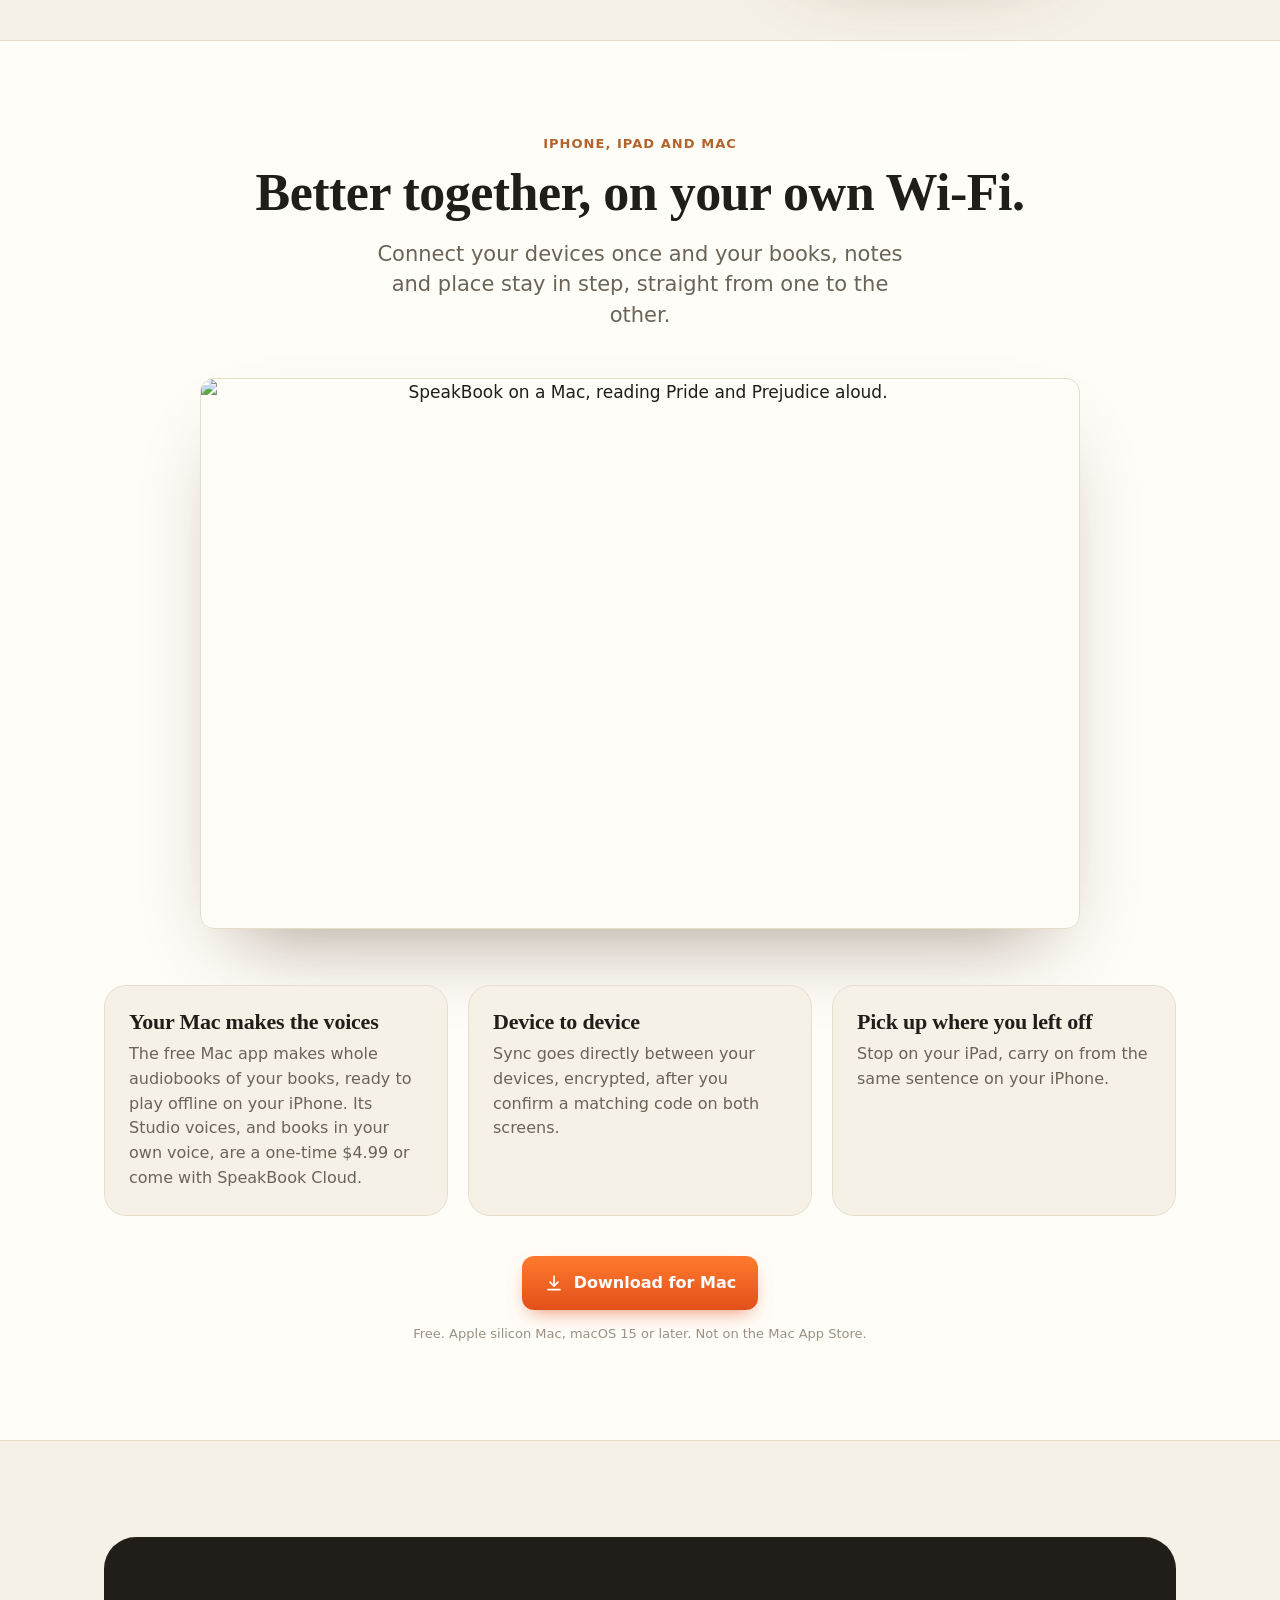
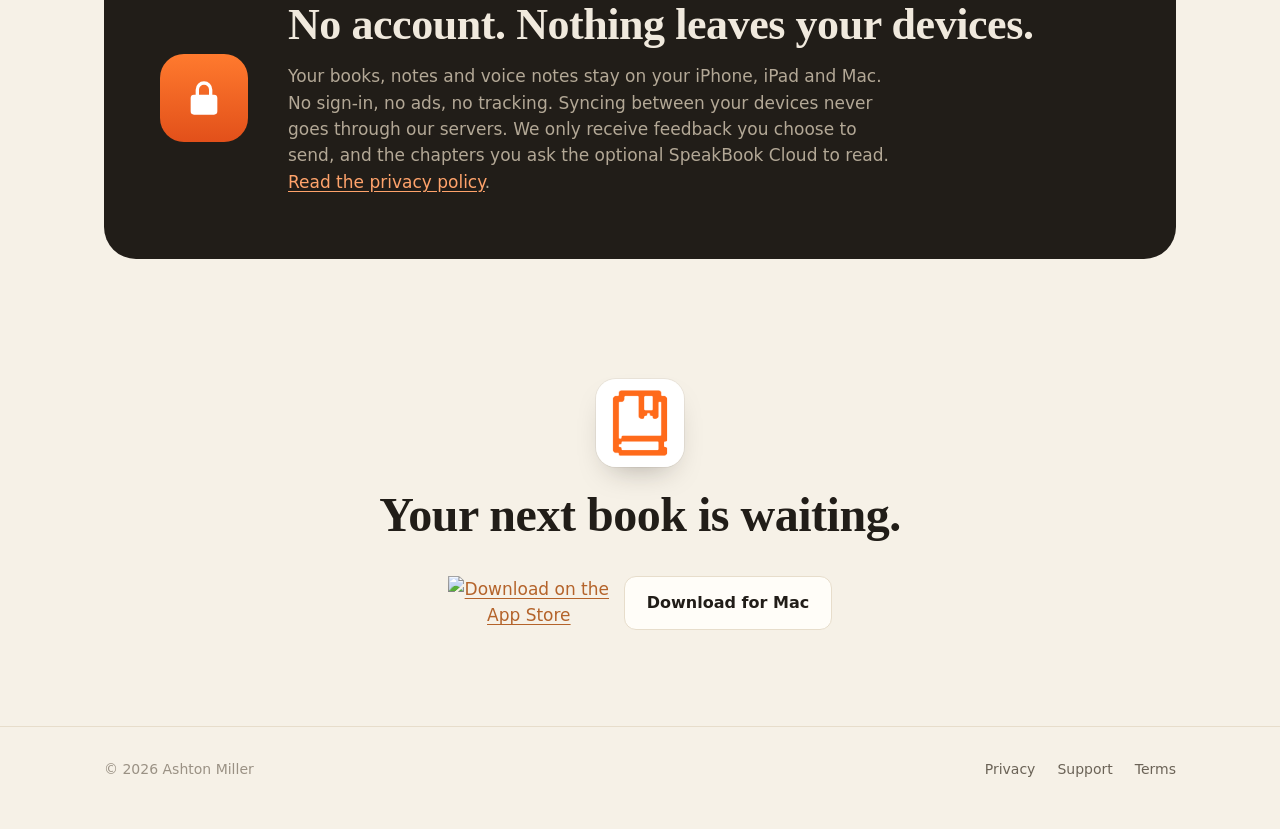
==== commit cad2487a: "New SpeakBook logo: orange pixel-book icon, favicons, header lockup, og image Co-Authored-By: Claude" ====
--- a/index.html
+++ b/index.html
@@ -23,7 +23,7 @@
 
 <header class="site-header">
   <div class="wrap">
-    <a class="brand" href="./"><img src="assets/icon-512.png" alt="" width="28" height="28">SpeakBook</a>
+    <a class="brand" href="./"><picture><source srcset="assets/speakbook-horizontal-color-on-dark.svg" media="(prefers-color-scheme: dark)"><img src="assets/speakbook-horizontal-color.svg" alt="SpeakBook" width="143" height="40"></picture></a>
     <nav aria-label="Main">
       <a class="opt" href="#listen">Features</a>
       <a class="opt" href="#mac">Mac</a>
--- a/assets/site.css
+++ b/assets/site.css
@@ -0,0 +1,204 @@
+/* SpeakBook website. Plain CSS, no build step. Colours follow the app's DESIGN.md. */
+:root {
+  --paper: #F6F1E7;
+  --card: #FFFDF8;
+  --ink: #211D18;
+  --ink-soft: #6B6357;
+  --ink-faint: #9A9184;
+  --hairline: #E7DDCB;
+  --accent: #B4632A;          /* text-safe orange (app's accent) */
+  --flame-1: #FF7A2E;         /* icon gradient */
+  --flame-2: #E2501A;
+  --accent-soft: #F3E2D2;
+  --serif: "New York", ui-serif, "Iowan Old Style", Charter, "Palatino Linotype", Georgia, serif;
+  --sans: -apple-system, BlinkMacSystemFont, "SF Pro Text", "Segoe UI", system-ui, sans-serif;
+  --max: 1120px;
+  --radius: 22px;
+}
+@media (prefers-color-scheme: dark) {
+  :root {
+    --paper: #181512;
+    --card: #241F1A;
+    --ink: #F0E9DD;
+    --ink-soft: #B3A896;
+    --ink-faint: #7D7263;
+    --hairline: #352E26;
+    --accent: #E08A4F;
+    --accent-soft: #33271E;
+  }
+}
+
+* { box-sizing: border-box; }
+html { -webkit-text-size-adjust: 100%; scroll-behavior: smooth; }
+@media (prefers-reduced-motion: reduce) { html { scroll-behavior: auto; } }
+body {
+  margin: 0;
+  background: var(--paper);
+  color: var(--ink);
+  font: 17px/1.55 var(--sans);
+  -webkit-font-smoothing: antialiased;
+  text-rendering: optimizeLegibility;
+}
+img { max-width: 100%; height: auto; display: block; }
+a { color: var(--accent); text-underline-offset: 3px; }
+a:hover { text-decoration-thickness: 2px; }
+:focus-visible { outline: 3px solid var(--flame-1); outline-offset: 3px; border-radius: 6px; }
+
+.skip { position: absolute; left: -9999px; top: 0; }
+.skip:focus { left: 16px; top: 12px; background: var(--card); padding: 8px 14px; border-radius: 10px; z-index: 10; }
+
+.wrap { max-width: var(--max); margin: 0 auto; padding: 0 24px; }
+
+/* Header */
+.site-header {
+  position: sticky; top: 0; z-index: 5;
+  background: color-mix(in srgb, var(--paper) 82%, transparent);
+  -webkit-backdrop-filter: saturate(1.6) blur(18px);
+  backdrop-filter: saturate(1.6) blur(18px);
+  border-bottom: 1px solid color-mix(in srgb, var(--hairline) 70%, transparent);
+}
+.site-header .wrap { display: flex; align-items: center; justify-content: space-between; height: 56px; }
+.brand { display: flex; align-items: center; gap: 10px; color: var(--ink); text-decoration: none; font: 600 19px/1 var(--serif); }
+.brand picture { display: block; margin-left: -8px; }
+.brand img { display: block; width: auto; height: 40px; }
+.site-header nav { display: flex; gap: 22px; }
+.site-header nav a { color: var(--ink-soft); text-decoration: none; font-size: 14px; }
+.site-header nav a:hover, .site-header nav a[aria-current] { color: var(--ink); }
+@media (max-width: 560px) { .site-header nav .opt { display: none; } .site-header nav { gap: 16px; } }
+
+/* Type */
+h1, h2, h3 { text-wrap: balance; font-family: var(--serif); font-weight: 600; letter-spacing: -0.01em; line-height: 1.1; margin: 0; }
+.eyebrow { font: 600 13px/1 var(--sans); letter-spacing: .08em; text-transform: uppercase; color: var(--accent); margin: 0 0 14px; }
+.lede { font-size: 21px; line-height: 1.45; color: var(--ink-soft); margin: 18px 0 0; max-width: 34ch; }
+
+/* Hero */
+.hero { padding: 72px 0 96px; overflow: hidden; }
+.hero .wrap { display: grid; grid-template-columns: 1.05fr 1fr; gap: 48px; align-items: center; }
+.hero-icon { width: 112px; height: 112px; border-radius: 25px; box-shadow: 0 18px 40px -16px rgba(33, 29, 24, .35), 0 0 0 1px rgba(33, 29, 24, .06), 0 2px 6px rgba(0,0,0,.08); margin-bottom: 26px; }
+.hero h1 { font-size: clamp(48px, 7vw, 80px); }
+.hero h1 .accent { display: block; background: linear-gradient(180deg, var(--flame-1), var(--flame-2)); -webkit-background-clip: text; background-clip: text; color: transparent; font-size: .56em; margin-top: 12px; line-height: 1.15; }
+.ctas { display: flex; flex-wrap: wrap; gap: 14px; align-items: center; margin-top: 34px; }
+.badge img { height: 54px; width: auto; }
+.badge { display: inline-block; border-radius: 10px; }
+.btn {
+  display: inline-flex; align-items: center; gap: 10px; height: 54px; padding: 0 22px;
+  border-radius: 12px; text-decoration: none; font: 600 16px/1 var(--sans);
+  color: #fff; background: linear-gradient(180deg, var(--flame-1), var(--flame-2));
+  box-shadow: 0 8px 20px -8px rgba(226, 80, 26, .7);
+  transition: transform .2s ease, box-shadow .2s ease;
+}
+.btn:hover { transform: translateY(-1px); box-shadow: 0 12px 24px -8px rgba(226, 80, 26, .75); }
+.btn svg { width: 20px; height: 20px; fill: currentColor; }
+.btn small { display: block; font-weight: 500; font-size: 11px; opacity: .9; margin-bottom: 3px; }
+.btn.ghost { color: var(--ink); background: var(--card); border: 1px solid var(--hairline); box-shadow: none; }
+.fine { font-size: 13px; color: var(--ink-faint); margin: 14px 0 0; }
+
+/* Phones */
+.phone {
+  position: relative; border-radius: 46px; padding: 10px; background: #1b1814;
+  box-shadow: 0 40px 80px -30px rgba(60, 35, 10, .45), 0 0 0 1px rgba(255,255,255,.06) inset;
+  max-width: 300px;
+}
+.phone img { border-radius: 37px; width: 100%; aspect-ratio: 598 / 1300; object-fit: cover; }
+.hero-phones { position: relative; display: flex; justify-content: center; min-height: 560px; }
+.hero-phones .phone { width: 62%; }
+.hero-phones .back { position: absolute; right: 2%; top: 40px; transform: rotate(6deg); opacity: .97; width: 52%; }
+.hero-phones .front { position: relative; z-index: 1; margin-right: 22%; transform: rotate(-3deg); }
+
+/* Features */
+.feature { padding: 88px 0; }
+.feature + .feature { border-top: 1px solid var(--hairline); }
+.feature .wrap { display: grid; grid-template-columns: 1fr 1fr; gap: 64px; align-items: center; }
+.feature.flip .text { order: 2; }
+.feature h2 { font-size: clamp(34px, 4.6vw, 52px); }
+.feature .phone { margin: 0 auto; width: 290px; }
+.feature ul { list-style: none; padding: 0; margin: 26px 0 0; display: grid; gap: 12px; }
+.feature li { padding-left: 28px; position: relative; color: var(--ink-soft); }
+.feature li::before { content: ""; position: absolute; left: 4px; top: .6em; width: 9px; height: 9px; border-radius: 50%; background: linear-gradient(180deg, var(--flame-1), var(--flame-2)); }
+.feature li strong { color: var(--ink); font-weight: 600; }
+
+/* Mac + devices */
+.devices { padding: 96px 0; background: var(--card); border-block: 1px solid var(--hairline); text-align: center; }
+.devices h2 { font-size: clamp(34px, 4.6vw, 52px); }
+.devices .lede { margin-inline: auto; max-width: 40ch; }
+.mac-frame { margin: 48px auto 0; max-width: 880px; border-radius: 14px; overflow: hidden; border: 1px solid var(--hairline); box-shadow: 0 40px 80px -36px rgba(60, 35, 10, .45); }
+.trio { display: grid; grid-template-columns: repeat(3, 1fr); gap: 20px; margin-top: 56px; text-align: left; }
+.trio div { background: var(--paper); border: 1px solid var(--hairline); border-radius: var(--radius); padding: 24px; }
+.trio h3 { font-size: 22px; margin-bottom: 8px; }
+.trio p { margin: 0; color: var(--ink-soft); font-size: 16px; }
+.devices .ctas { justify-content: center; }
+
+/* Privacy band */
+.privacy-band { padding: 96px 0; }
+.privacy-card {
+  background: #211D18; color: #F0E9DD; border-radius: 32px; padding: 64px 56px;
+  display: grid; grid-template-columns: auto 1fr; gap: 40px; align-items: center;
+}
+.privacy-card h2 { font-size: clamp(30px, 4vw, 44px); }
+.privacy-card p { color: #B3A896; margin: 14px 0 0; max-width: 56ch; }
+.privacy-card a { color: #FFA36B; }
+.lock { width: 88px; height: 88px; border-radius: 24px; display: grid; place-items: center; background: linear-gradient(180deg, var(--flame-1), var(--flame-2)); }
+.lock svg { width: 40px; height: 40px; fill: #fff; }
+
+/* Final CTA */
+.final { text-align: center; padding: 24px 0 96px; }
+.final img.icon { width: 88px; height: 88px; border-radius: 20px; margin: 0 auto 22px; box-shadow: 0 14px 30px -14px rgba(33, 29, 24, .35), 0 0 0 1px rgba(33, 29, 24, .06); }
+.final h2 { font-size: clamp(32px, 4.4vw, 48px); }
+.final .ctas { justify-content: center; }
+
+/* Footer */
+.site-footer { border-top: 1px solid var(--hairline); padding: 32px 0 48px; font-size: 14px; color: var(--ink-faint); }
+.site-footer .wrap { display: flex; flex-wrap: wrap; gap: 16px 28px; justify-content: space-between; align-items: center; }
+.site-footer nav { display: flex; flex-wrap: wrap; gap: 22px; }
+.site-footer a { color: var(--ink-soft); text-decoration: none; }
+.site-footer a:hover { color: var(--ink); text-decoration: underline; }
+
+/* Document pages (privacy, support) */
+.doc { padding: 64px 0 96px; }
+.doc .wrap { max-width: 740px; }
+.doc h1 { font-size: clamp(38px, 6vw, 56px); }
+.doc .updated { color: var(--ink-faint); margin: 12px 0 36px; font-size: 15px; }
+.doc h2 { font-size: 28px; margin: 52px 0 14px; }
+.doc h3 { font: 600 18px/1.35 var(--sans); margin: 30px 0 6px; letter-spacing: 0; }
+.doc p, .doc li { color: var(--ink-soft); }
+.doc strong { color: var(--ink); }
+.doc li + li { margin-top: 6px; }
+.doc ol > li > ul { margin-top: 8px; }
+.summary { background: var(--card); border: 1px solid var(--hairline); border-radius: var(--radius); padding: 22px 26px; margin: 0 0 8px; }
+.summary p { margin: 0; color: var(--ink); font-size: 18px; }
+.callout { background: var(--accent-soft); border-radius: var(--radius); padding: 20px 24px; margin: 28px 0; }
+.callout p { margin: 0; color: var(--ink); }
+.todo { background: #fff3a8; color: #3a3200; padding: 0 4px; border-radius: 4px; }
+
+/* 404 */
+.notfound { min-height: 70vh; display: grid; place-items: center; text-align: center; padding: 64px 24px; }
+.notfound img { width: 96px; height: 96px; border-radius: 22px; margin: 0 auto 24px; }
+.notfound h1 { font-size: 44px; }
+.notfound p { color: var(--ink-soft); }
+
+/* Responsive */
+@media (max-width: 900px) {
+  .hero { padding-top: 48px; }
+  .hero .wrap, .feature .wrap { grid-template-columns: 1fr; gap: 44px; }
+  .hero .text { text-align: center; }
+  .hero-icon { margin-inline: auto; }
+  .hero .lede { margin-inline: auto; }
+  .hero .ctas { justify-content: center; }
+  .hero-phones { min-height: 0; max-width: 420px; margin: 0 auto; width: 100%; }
+  .feature { padding: 64px 0; }
+  .feature.flip .text { order: 0; }
+  .feature .text { text-align: center; }
+  .feature ul { text-align: left; max-width: 420px; margin-inline: auto; }
+  .feature .phone { width: 260px; }
+  .trio { grid-template-columns: 1fr; }
+  .privacy-card { grid-template-columns: 1fr; padding: 44px 28px; text-align: center; }
+  .privacy-card p { margin-inline: auto; }
+  .lock { margin: 0 auto; }
+}
+@media (max-width: 480px) {
+  body { font-size: 16px; }
+  .lede { font-size: 19px; }
+  .hero-icon { width: 92px; height: 92px; border-radius: 21px; }
+  .badge img, .btn { height: 50px; }
+  .site-footer .wrap { flex-direction: column; align-items: flex-start; }
+}
